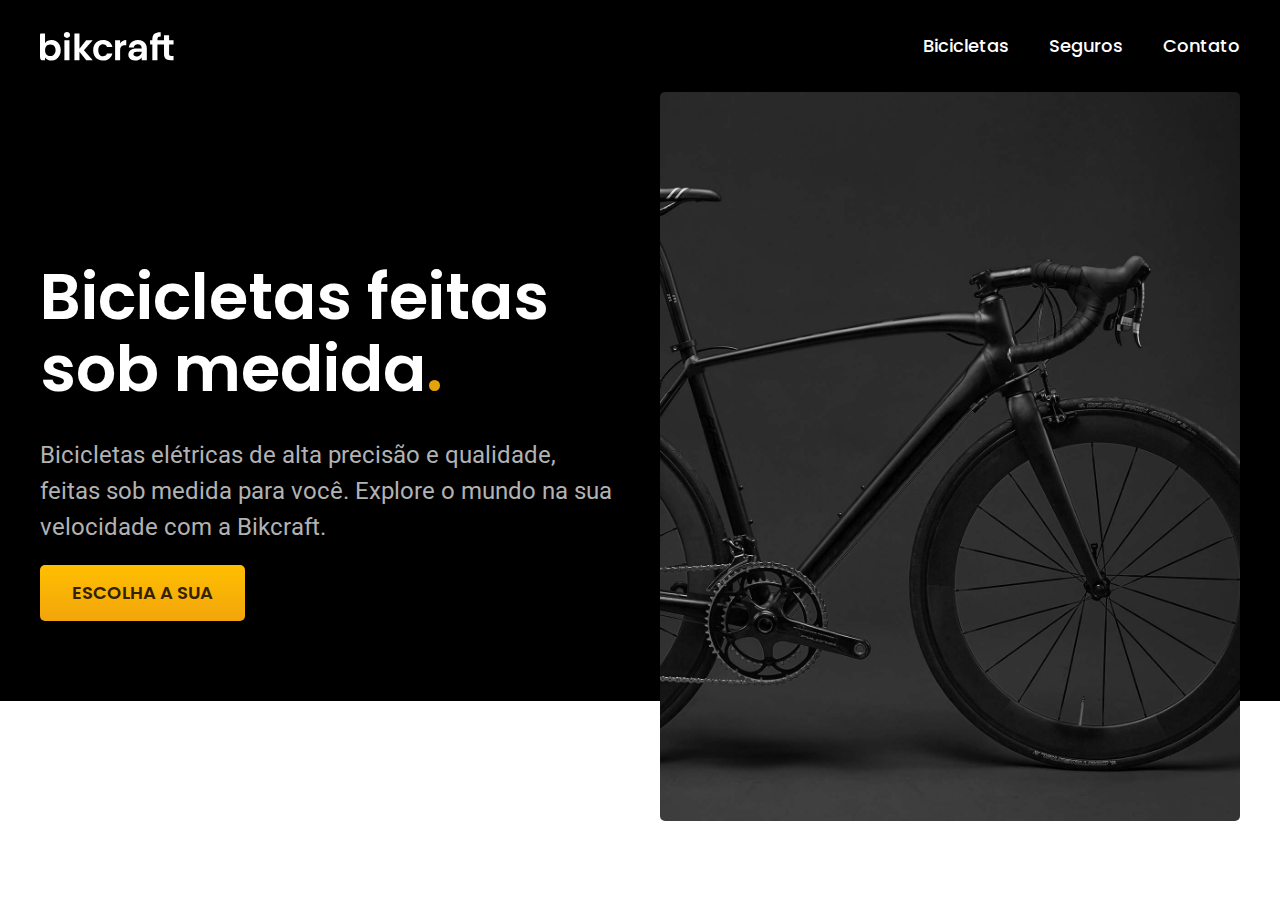
==== index.html @ aaeccb6d "Organizando o css para ficar mais limpo e mais claro de se entender. Definindo às variáveis de cor e" ====
<!DOCTYPE html>
<html lang="pt-br">

<head>
  <meta charset="UTF-8">
  <meta name="viewport" content="width=device-width, initial-scale=1.0">
  <meta name="description" content="Bicicletas elétricas de alta precisão e qualidade,  feitas sob medida para o cliente. Explore o mundo na sua velocidade com a Bikcraft.">
  <meta name="description" content="Bicicletas elétricas de alta precisão e qualidade, feitas sob medida para você. Explore o mundo na sua velocidade com a Bikcraft.">

  <link rel="preconnect" href="https://fonts.googleapis.com">
  <link rel="preconnect" href="https://fonts.gstatic.com" crossorigin>
  <link href="https://fonts.googleapis.com/css2?family=Poppins:wght@400;600&family=Roboto:wght@400;500&display=swap" rel="stylesheet">

  <title>Bikcraft - Bicicletas Elétricas</title>

  <link rel="stylesheet" href="./css/style.css">
</head>

<body>
  <header class="header-bg">
    <div class="header">
      <img src="img/bikcraft.svg" alt="Logo Bikcraft">

      <nav aria-label="primaria">
        <ul class="header-menu font-1-m cor-0">
          <li><a href="./bicicletas.html">Bicicletas</a></li>
          <li><a href="./seguros.html">Seguros</a></li>
          <li><a href="./contato.html">Contato</a></li>
        </ul>
      </nav>
    </div>
  </header>

  <main class="container-bg">
    <div class="container">
      <div class="container-conteudo">
        <h1 class="font-1-xxl cor-0">Bicicletas feitas sob medida<span class="cor-p2">.</span></h1>
        <p class="font-2-l cor-5">Bicicletas elétricas de alta precisão e qualidade, feitas sob medida para você. Explore o mundo na sua velocidade com a Bikcraft.</p>
        <a class="button" href="#">ESCOLHA A SUA</a>
      </div>

      <div>
        <img src="img/bicicleta/introducao.jpg" alt="Bicicleta Elétrica apresentada para à venda.">
      </div>
    </div>
  </main>
  
</body>

</html>
---- css/style.css ----
/* global */
@import "global.css/geral.css";

/* utilidades */
@import "utilidades/cores.css";
@import "utilidades/tipografia.css";

@import "global.css/header.css";
/* home */
@import "home/introdução.css";
/* utilidades */
@import "utilidades/componentes.css";
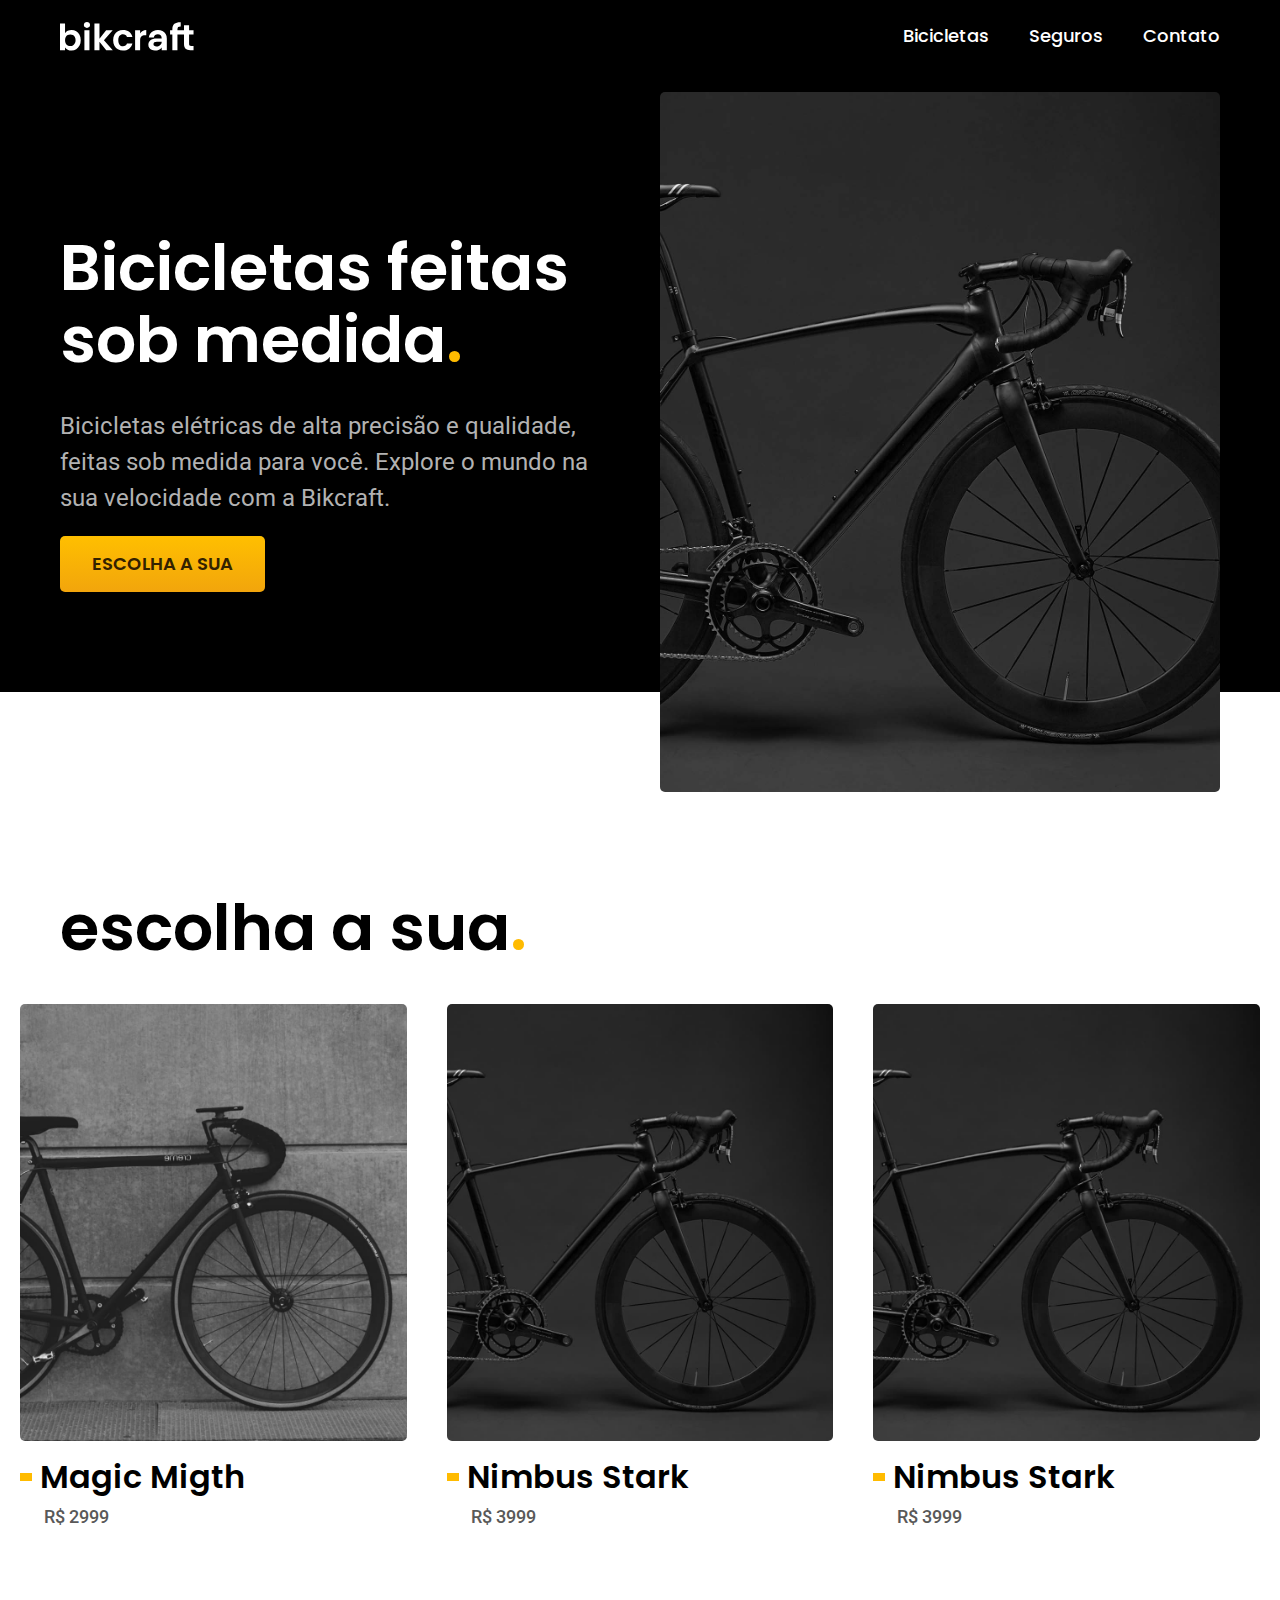
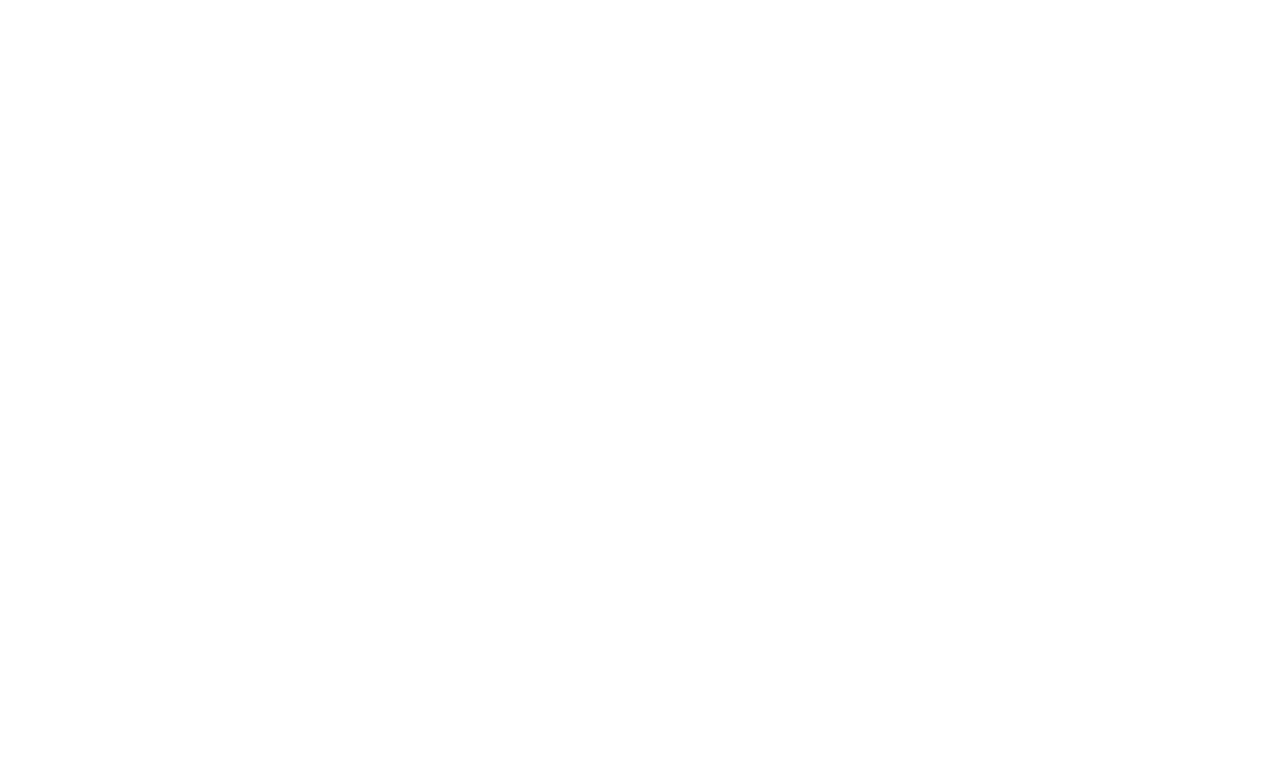
==== commit 9fad7bb9: "inserindo uma clash utilitária(container), que vai ser um padrão para a maioria  dos containers do s" ====
--- a/index.html
+++ b/index.html
@@ -18,7 +18,7 @@
 
 <body>
   <header class="header-bg">
-    <div class="header">
+    <div class="header container">
       <img src="img/bikcraft.svg" alt="Logo Bikcraft">
 
       <nav aria-label="primaria">
@@ -32,9 +32,9 @@
   </header>
 
   <main class="container-bg">
-    <div class="container">
+    <div class="container-secao container">
       <div class="container-conteudo">
-        <h1 class="font-1-xxl cor-0">Bicicletas feitas sob medida<span class="cor-p2">.</span></h1>
+        <h1 class="font-1-xxl cor-0">Bicicletas feitas sob medida<span class="cor-p1">.</span></h1>
         <p class="font-2-l cor-5">Bicicletas elétricas de alta precisão e qualidade, feitas sob medida para você. Explore o mundo na sua velocidade com a Bikcraft.</p>
         <a class="button" href="#">ESCOLHA A SUA</a>
       </div>
@@ -44,6 +44,34 @@
       </div>
     </div>
   </main>
+
+  <article class="lista-bicicletas">
+    <h2 class="font-1-xxl container">escolha a sua<span class="cor-p1">.</span></h2>
+
+    <ul class="bicicleta-itens">
+      <li>
+        <a href="bicicletas/magic.html">
+          <img src="img/bicicletas/magic-home.jpg" alt="bicicleta preta">
+          <h3 class="font-1-xl cor-12">Magic Migth</h3>
+          <span class="font-2-m cor-8">R$ 2999</span></a>
+      </li>
+
+      <li>
+        <a href="bicicletas/nimbus.html">
+          <img src="img/bicicletas/nimbus-home.jpg" alt="">
+          <h3 class="font-1-xl cor-12">Nimbus Stark</h3>
+          <span class="font-2-m cor-8">R$ 3999</span></a>
+      </li>
+
+      <li>
+        <a href="bicicletas/nebula.html">
+          <img src="img/bicicletas/nimbus-home.jpg" alt="">
+          <h3 class="font-1-xl cor-12">Nimbus Stark</h3>
+          <span class="font-2-m cor-8">R$ 3999</span>
+        </a>
+      </li>
+    </ul>
+  </article>
   
 </body>
 
--- a/css/style.css
+++ b/css/style.css
@@ -1,6 +1,5 @@
 /* global */
 @import "global.css/geral.css";
-
 /* utilidades */
 @import "utilidades/cores.css";
 @import "utilidades/tipografia.css";
@@ -9,4 +8,6 @@
 /* home */
 @import "home/introdução.css";
 /* utilidades */
-@import "utilidades/componentes.css";+@import "utilidades/componentes.css";
+/* bicicletas*/
+@import "bicicletas/bicicletas-lista.css";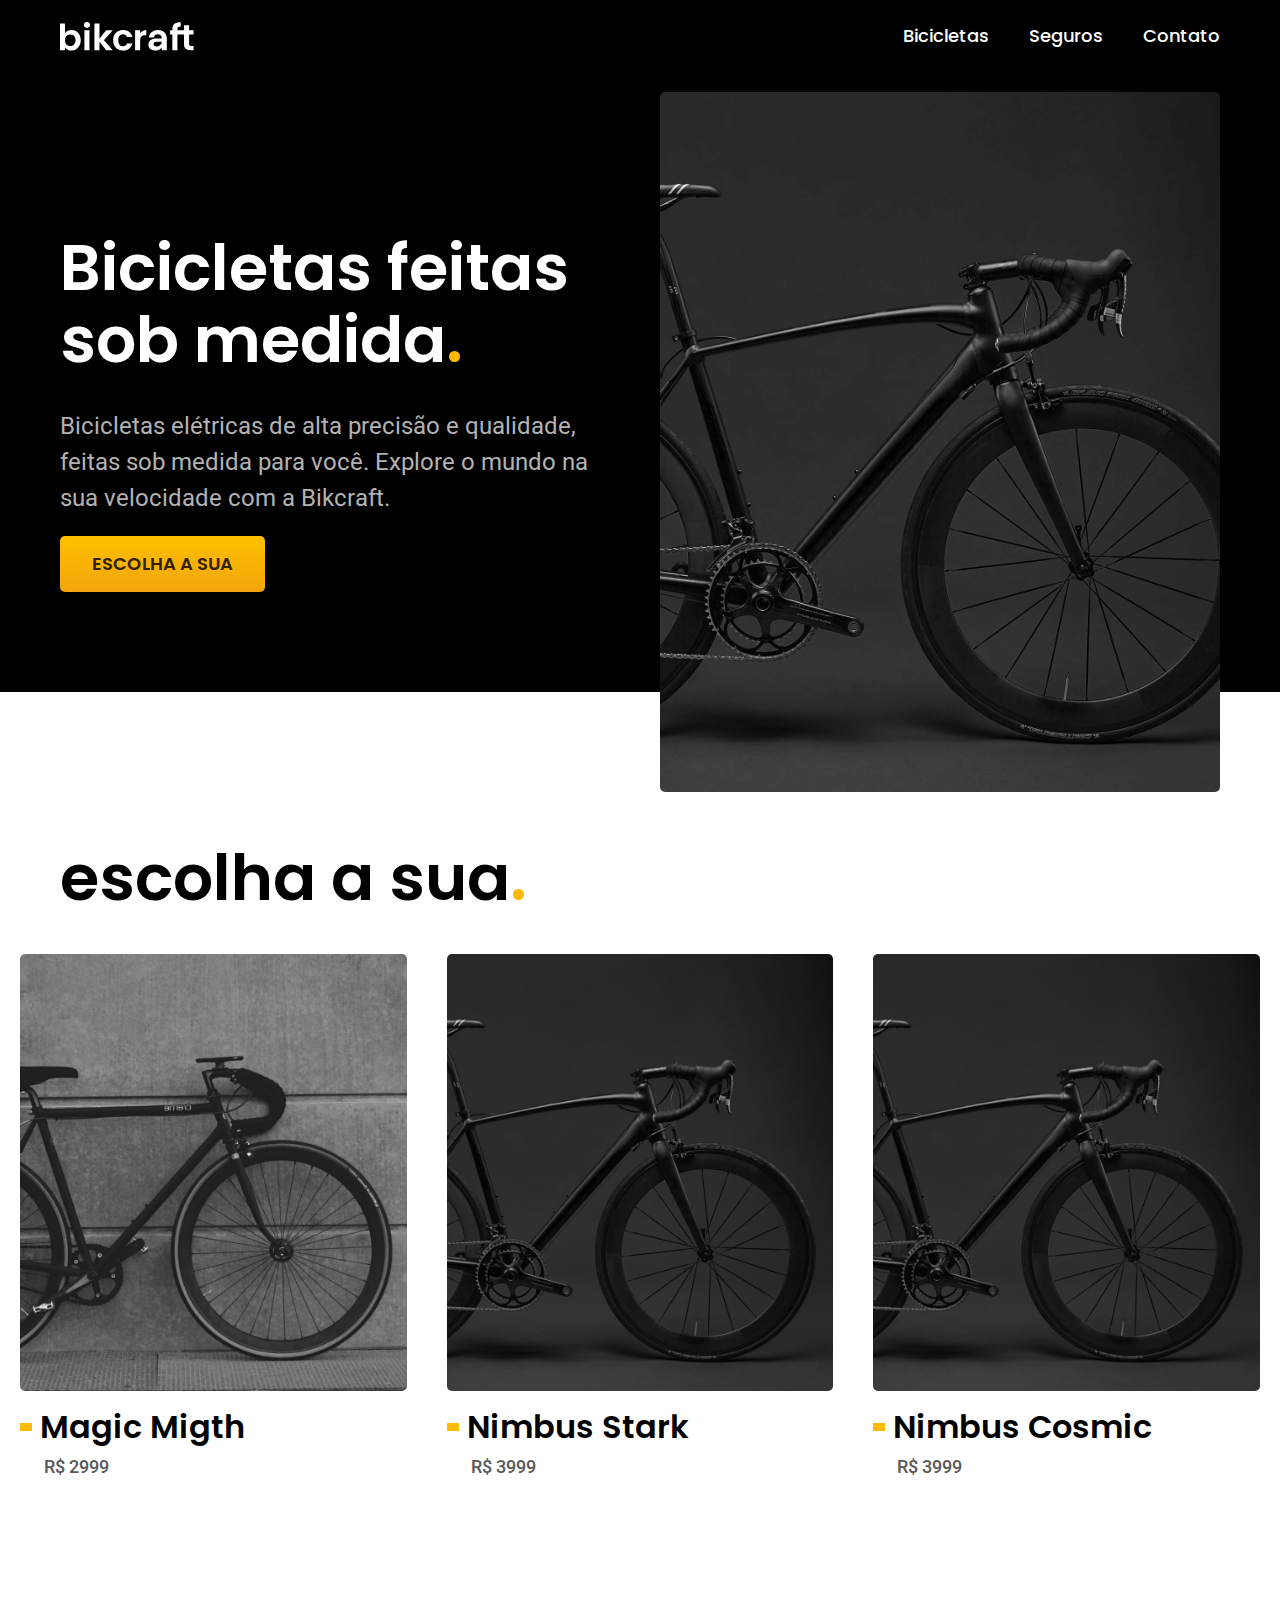
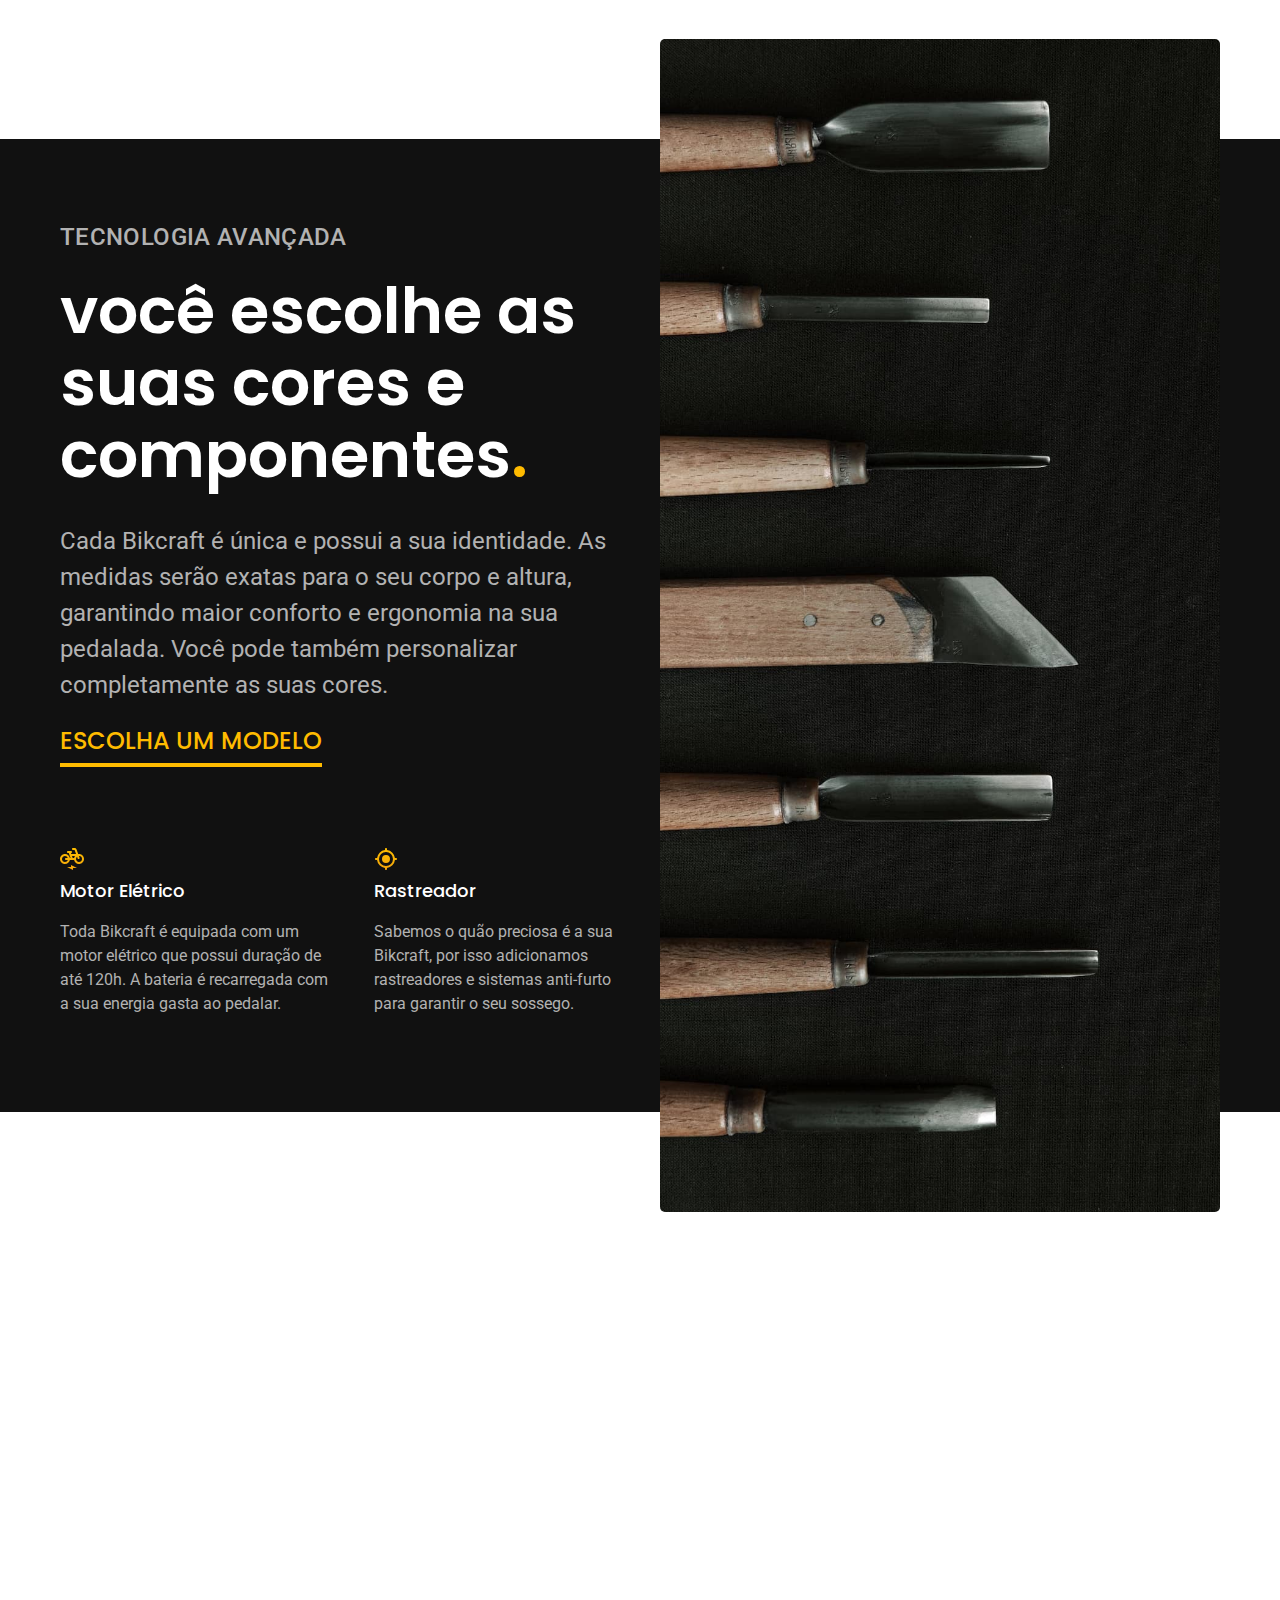
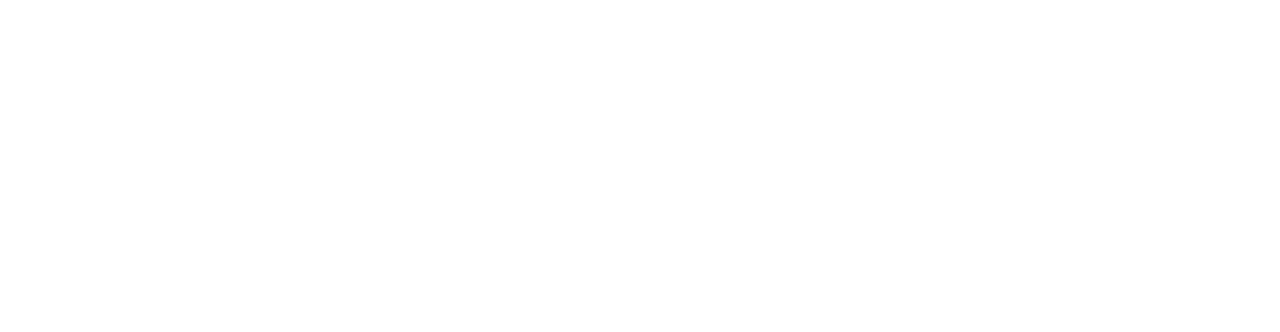
==== commit 42e82da7: "Criando e estilizando a seção de tecnologia e tembém criando uma nova class utilitária para o link (" ====
--- a/index.html
+++ b/index.html
@@ -66,13 +66,39 @@
       <li>
         <a href="bicicletas/nebula.html">
           <img src="img/bicicletas/nimbus-home.jpg" alt="">
-          <h3 class="font-1-xl cor-12">Nimbus Stark</h3>
+          <h3 class="font-1-xl cor-12">Nimbus Cosmic</h3>
           <span class="font-2-m cor-8">R$ 3999</span>
         </a>
       </li>
     </ul>
   </article>
-  
+
+  <article class="tecnologia-bg">
+    <div class="tecnologia container">
+      <div class="tecnologia-info">
+        <span class="font-2-l-b cor-5">Tecnologia Avançada</span>
+        <h2 class="font-1-xxl cor-0">você escolhe as<br>suas cores e<br>componentes<span class="cor-p1">.</span></h2>
+        <p class="font-2-l cor-5">Cada Bikcraft é única e possui a sua identidade. As medidas serão exatas para o seu corpo e altura, garantindo maior conforto e ergonomia na sua pedalada. Você pode também personalizar completamente as suas cores.</p>
+        <a class="link" href="./bicicletas.html">Escolha um modelo</a>
+        <div class="tecnologia-equipamentos">
+          <div>
+            <img src="./img/icones/eletrica.svg" alt="" width="24" height="24">
+            <h3 class="font-1-m cor-0">Motor Elétrico</h3>
+            <p class="font-2-s cor-5">Toda Bikcraft é equipada com um motor elétrico que possui duração de até 120h. A bateria é recarregada com a sua energia gasta ao pedalar.</p>
+          </div>
+          <div>
+            <img src="./img/icones/rastreador.svg" alt="" width="24" height="24">
+            <h3 class="font-1-m cor-0">Rastreador</h3>
+            <p class="font-2-s cor-5">Sabemos o quão preciosa é a sua Bikcraft, por isso adicionamos rastreadores e sistemas anti-furto para garantir o seu sossego.</p>
+          </div>
+        </div>
+      </div>
+      <div class="tecnologia-imagem">
+        <img src="./img/fotos/tecnologia.jpg" alt="" width="700" height="1120">
+      </div>
+    </div>
+  </article>
+
 </body>
 
 </html>--- a/css/style.css
+++ b/css/style.css
@@ -5,8 +5,11 @@
 @import "utilidades/tipografia.css";
 
 @import "global.css/header.css";
+
 /* home */
 @import "home/introdução.css";
+@import "home/tecnologia.css";
+
 /* utilidades */
 @import "utilidades/componentes.css";
 /* bicicletas*/
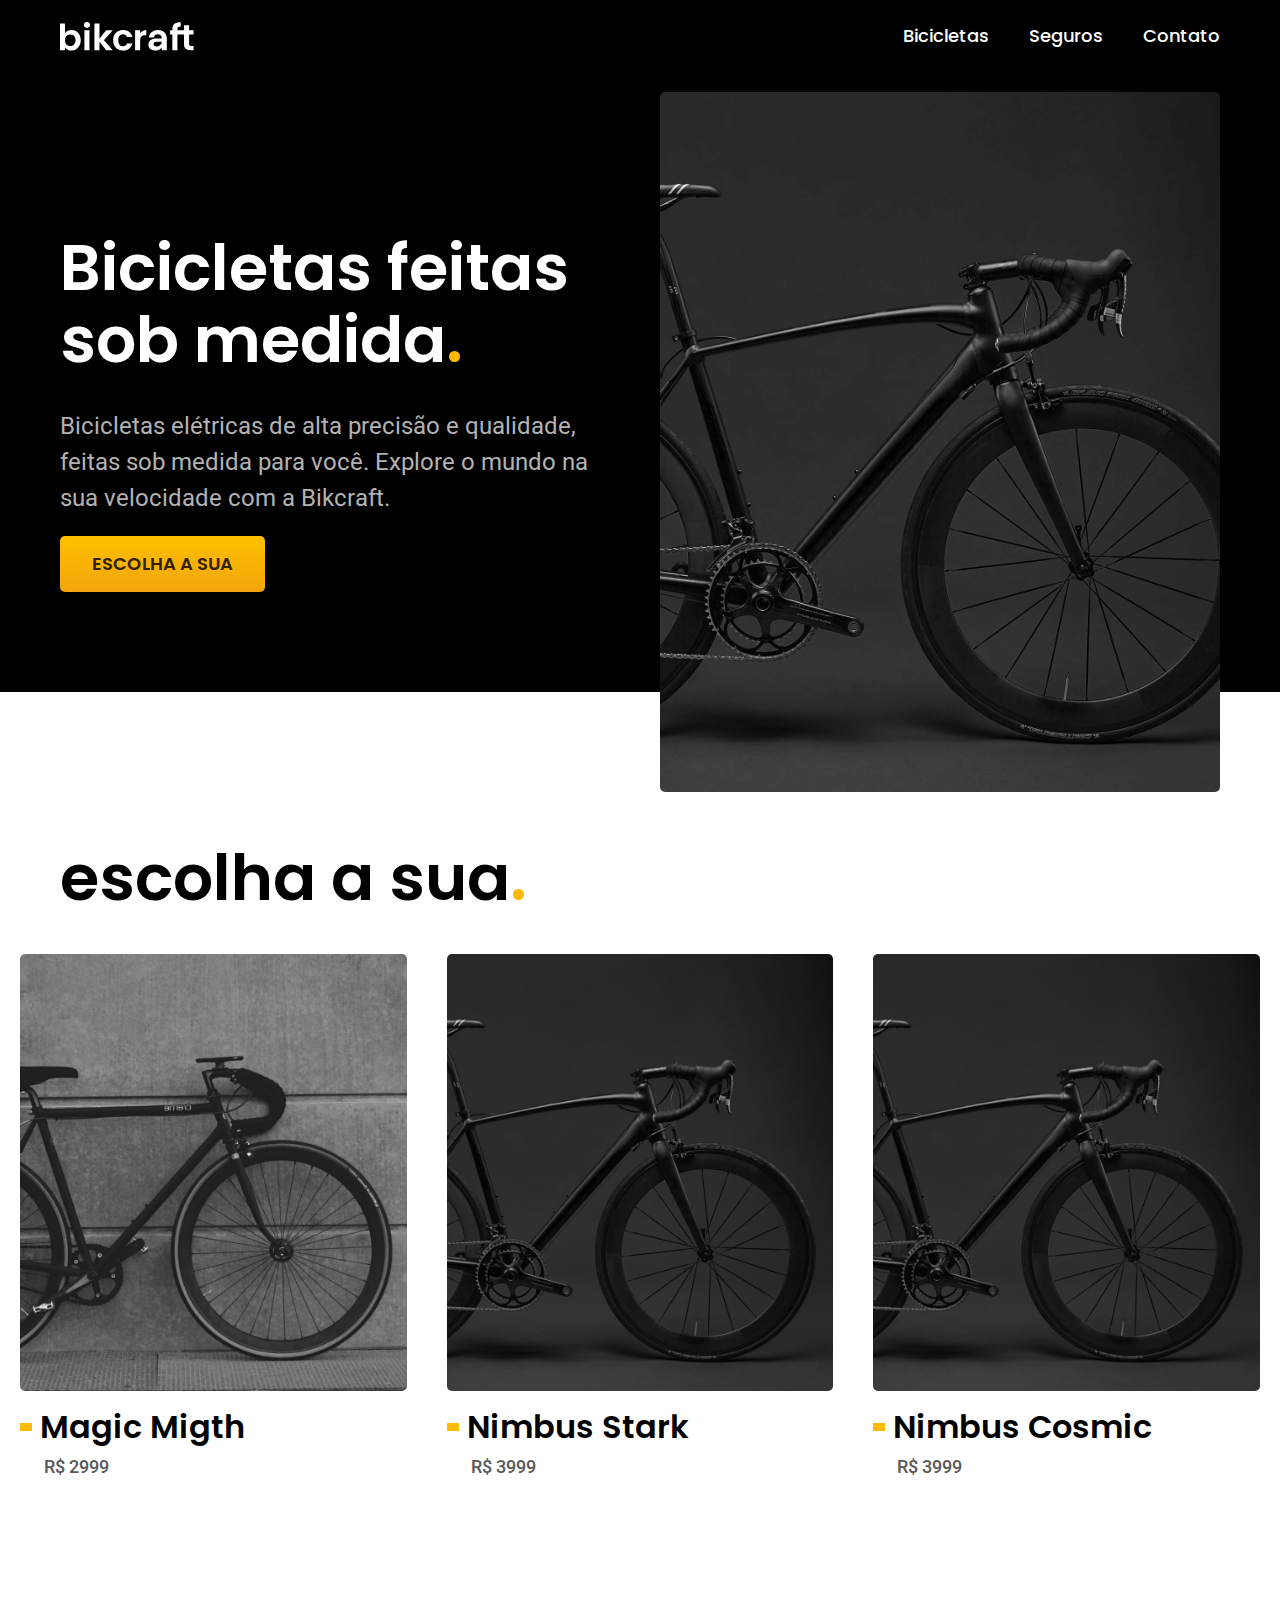
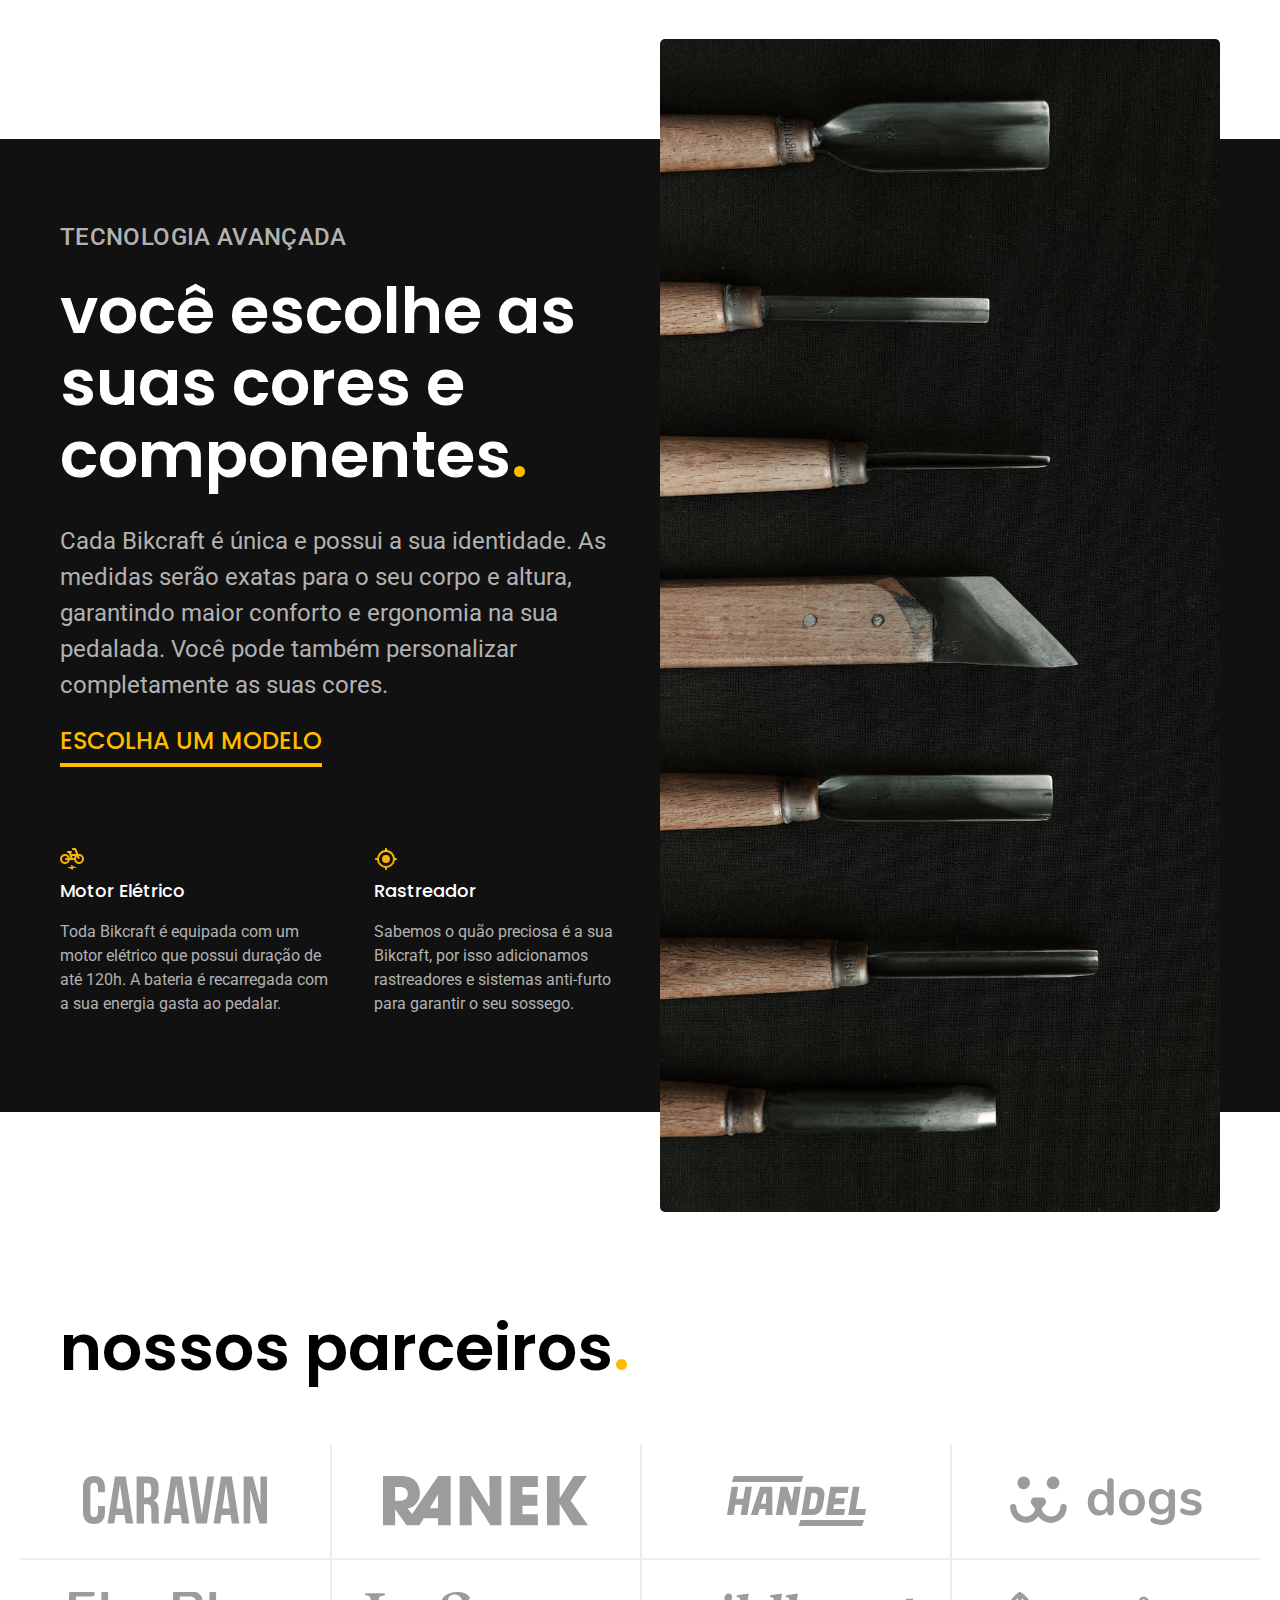
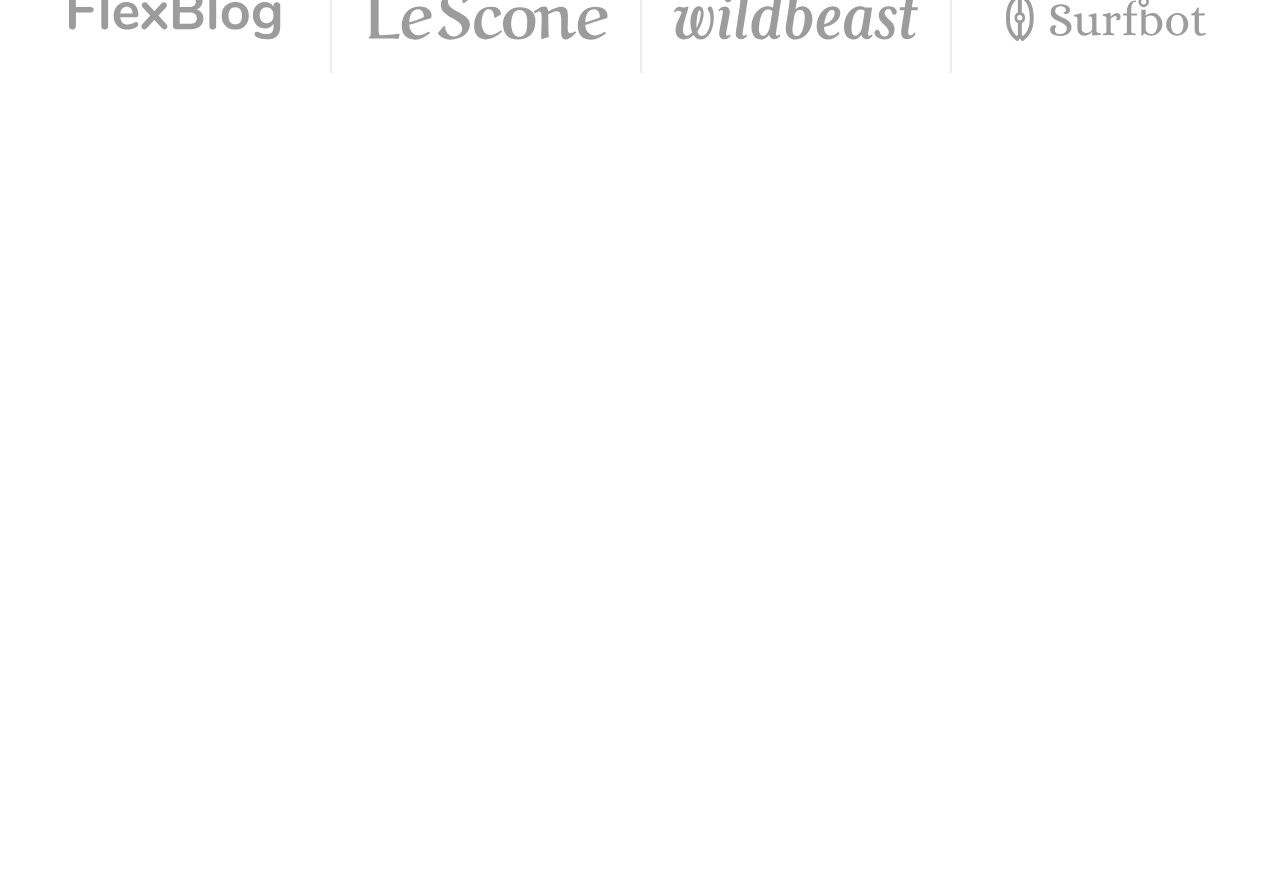
==== commit df1e7bd7: "Criando e estilizando a seção de "nossos parceiros."" ====
--- a/index.html
+++ b/index.html
@@ -99,6 +99,20 @@
     </div>
   </article>
 
+  <section class="parceiros">
+    <h2 class="font-1-xxl container">nossos parceiros<span class="cor-p1">.</span></h2>
+    <ul class="parceiros-lista">
+      <li><img src="img/parceiros/caravan.svg" alt=""></li>
+      <li><img src="img/parceiros/ranek.svg" alt=""></li>
+      <li><img src="img/parceiros/handel.svg" alt=""></li>
+      <li><img src="img/parceiros/dogs.svg" alt=""></li>
+      <li><img src="img/parceiros/flexblog.svg" alt=""></li>
+      <li><img src="img/parceiros/lescone.svg" alt=""></li>
+      <li><img src="img/parceiros/wildbeast.svg" alt=""></li>
+      <li><img src="img/parceiros/surfbot.svg" alt=""></li>
+    </ul>
+  </section>
+
 </body>
 
 </html>--- a/css/style.css
+++ b/css/style.css
@@ -9,6 +9,7 @@
 /* home */
 @import "home/introdução.css";
 @import "home/tecnologia.css";
+@import "home/parceiros.css";
 
 /* utilidades */
 @import "utilidades/componentes.css";
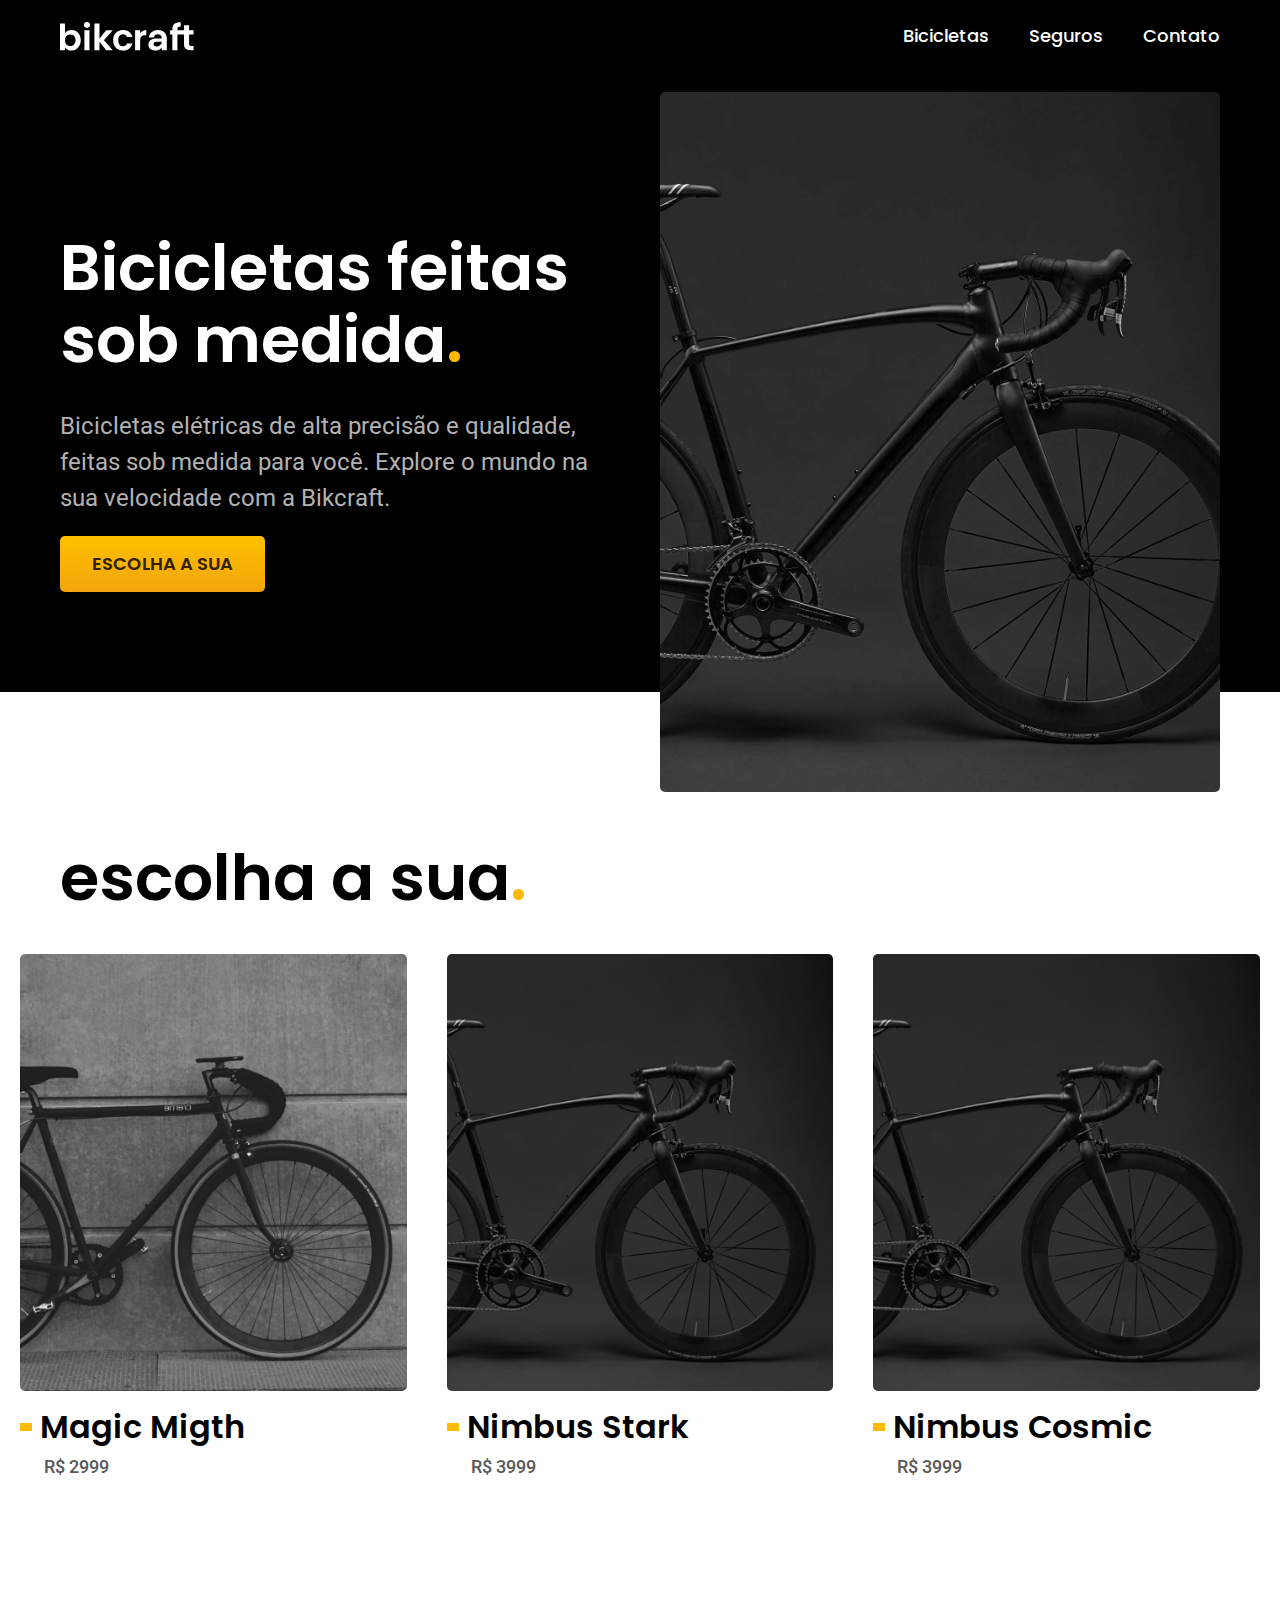
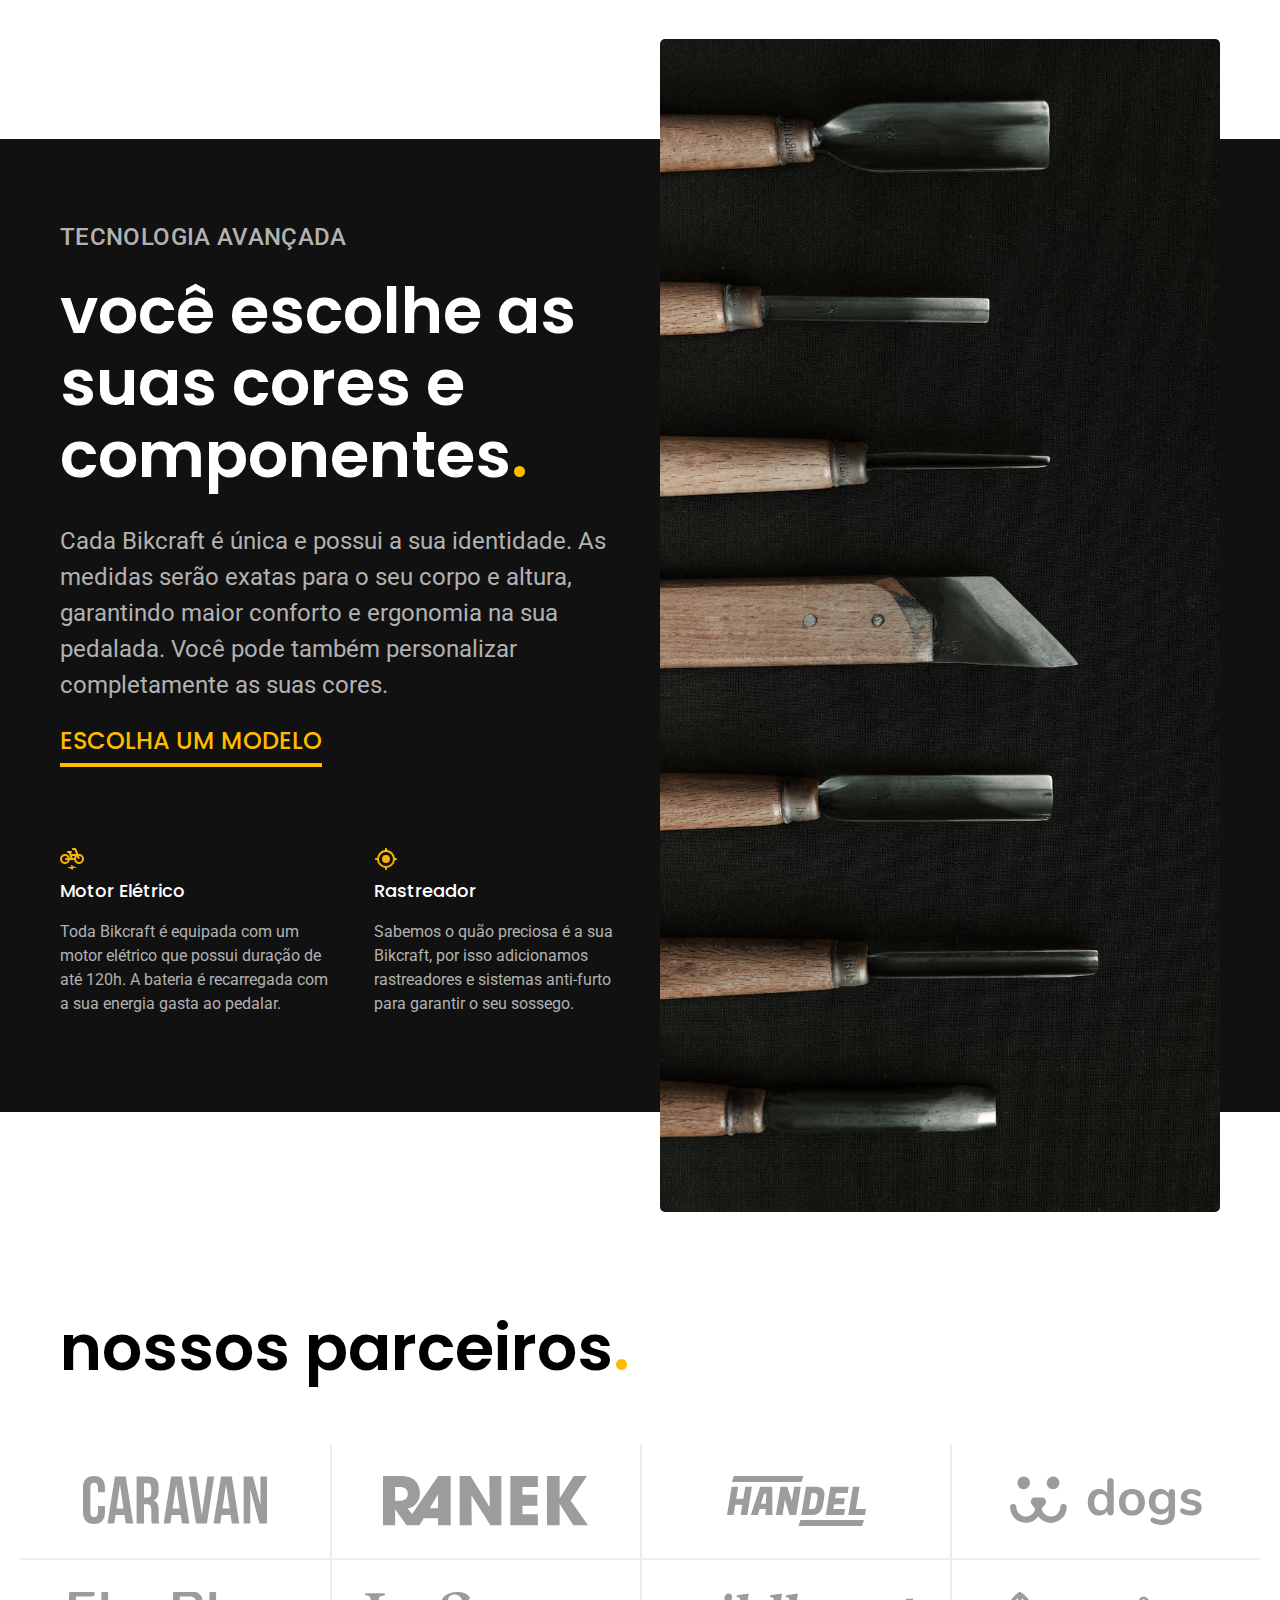
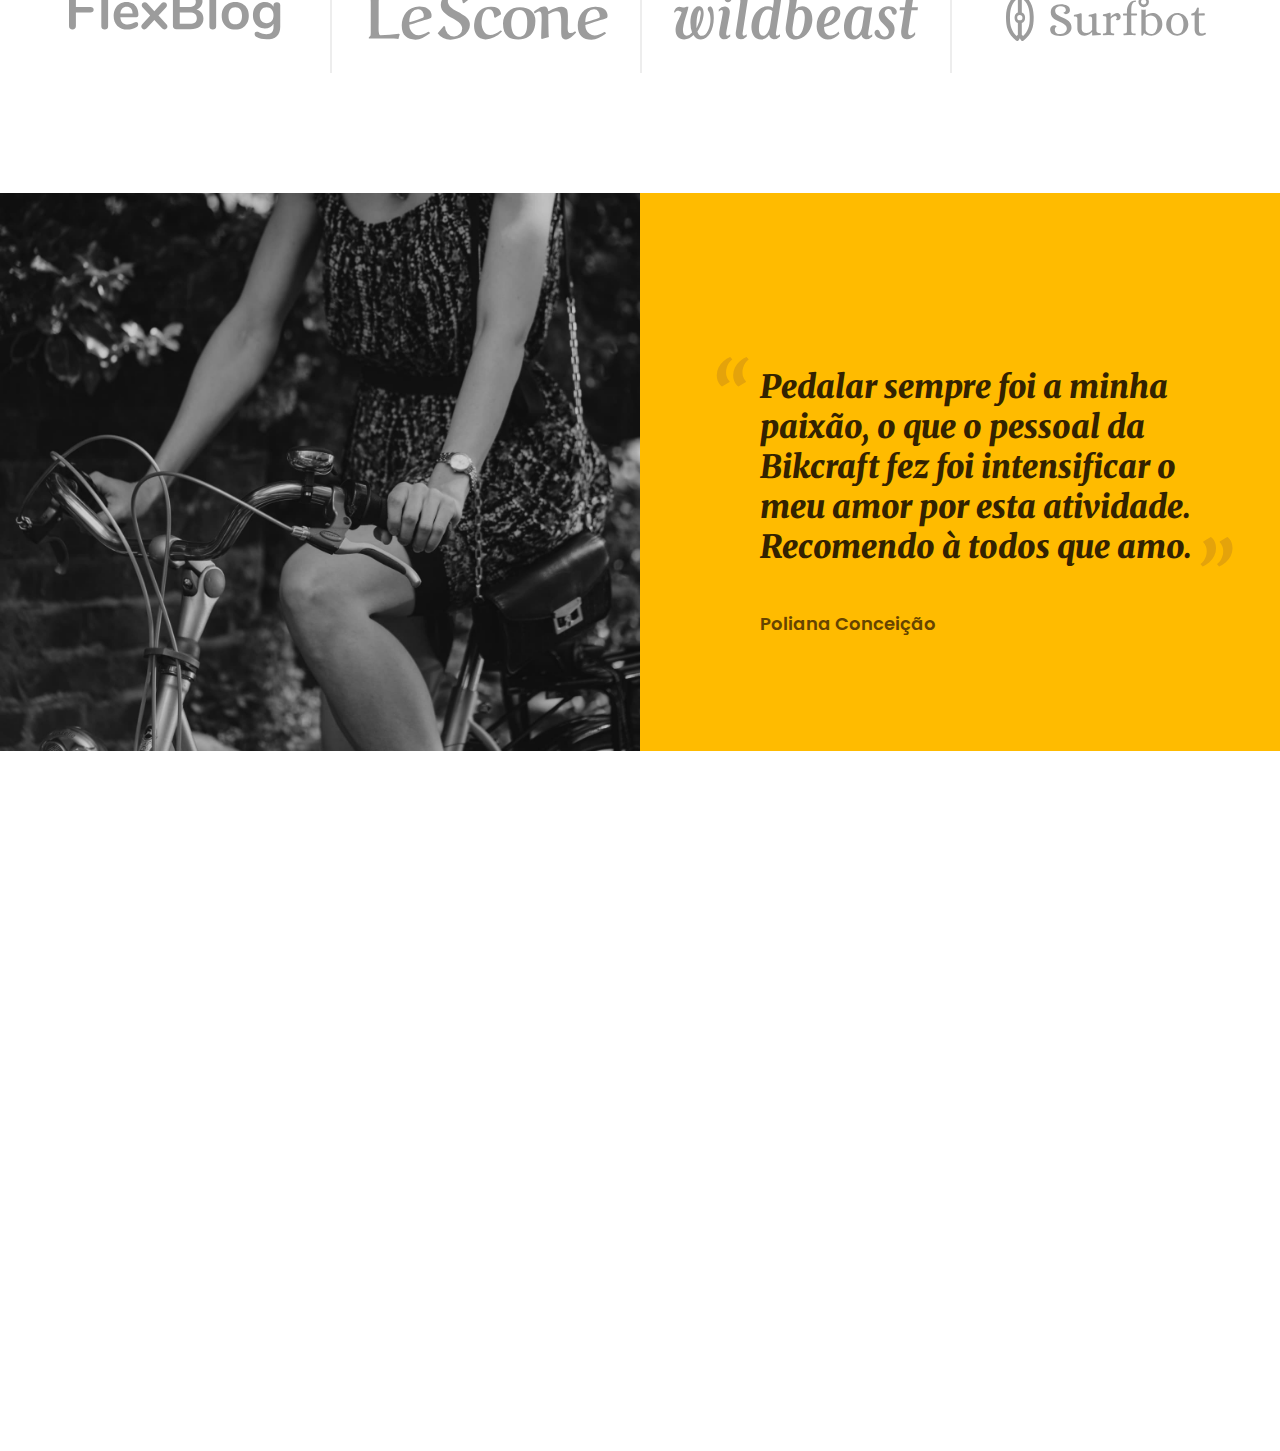
==== commit acbde77f: "Criando e estilizando a seção de depoimento, adicionando a nova fonte e reajustando o responsivo na " ====
--- a/index.html
+++ b/index.html
@@ -4,16 +4,16 @@
 <head>
   <meta charset="UTF-8">
   <meta name="viewport" content="width=device-width, initial-scale=1.0">
+  <title>Bikcraft - Bicicletas Elétricas</title>
   <meta name="description" content="Bicicletas elétricas de alta precisão e qualidade,  feitas sob medida para o cliente. Explore o mundo na sua velocidade com a Bikcraft.">
-  <meta name="description" content="Bicicletas elétricas de alta precisão e qualidade, feitas sob medida para você. Explore o mundo na sua velocidade com a Bikcraft.">
+
+  <link rel="icon" href="./favicon.svg" type="image/svg+xml">
+
+  <link href="./css/style.css" rel="stylesheet">
 
   <link rel="preconnect" href="https://fonts.googleapis.com">
   <link rel="preconnect" href="https://fonts.gstatic.com" crossorigin>
-  <link href="https://fonts.googleapis.com/css2?family=Poppins:wght@400;600&family=Roboto:wght@400;500&display=swap" rel="stylesheet">
-
-  <title>Bikcraft - Bicicletas Elétricas</title>
-
-  <link rel="stylesheet" href="./css/style.css">
+  <link href="https://fonts.googleapis.com/css2?family=Merriweather:ital,wght@1,900&family=Poppins:wght@500;600&family=Roboto:wght@400;500&display=swap" rel="stylesheet">
 </head>
 
 <body>
@@ -112,7 +112,18 @@
       <li><img src="img/parceiros/surfbot.svg" alt=""></li>
     </ul>
   </section>
-
+ 
+  <section class="depoimento">
+    <div>
+      <img src="./img/fotos/depoimento.jpg" alt="Pessoa pedalando uma bicileta Bikcraft">
+    </div>
+    <div class="depoimento-conteudo">
+      <blockquote class="font-1-xl cor-p5">
+        <p>Pedalar sempre foi a minha paixão, o que o pessoal da Bikcraft fez foi intensificar o meu amor por esta atividade. Recomendo à todos que amo.</p>
+        <span class="font-1-m-b cor-p4">Poliana Conceição</span>
+      </blockquote>
+    </div>
+  </section>
 </body>
 
 </html>--- a/css/style.css
+++ b/css/style.css
@@ -10,6 +10,7 @@
 @import "home/introdução.css";
 @import "home/tecnologia.css";
 @import "home/parceiros.css";
+@import "home/depoimento.css";
 
 /* utilidades */
 @import "utilidades/componentes.css";
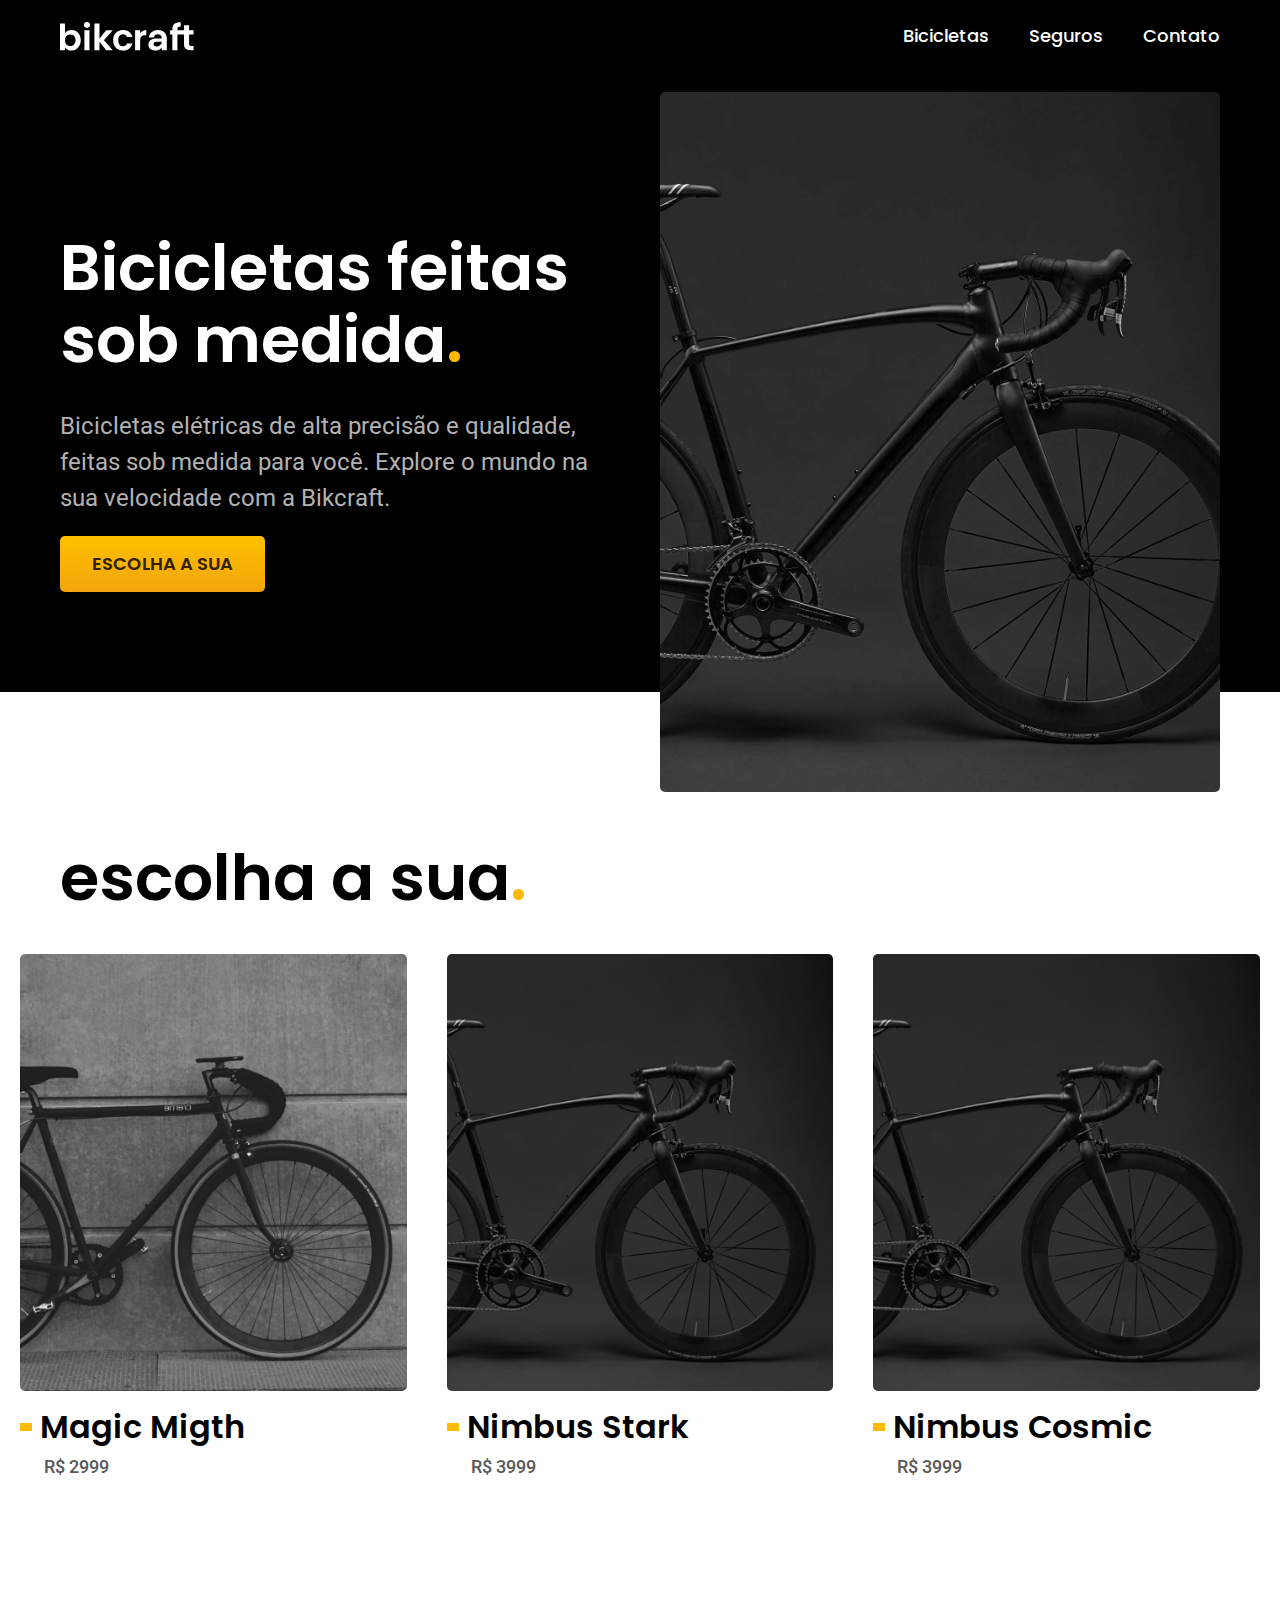
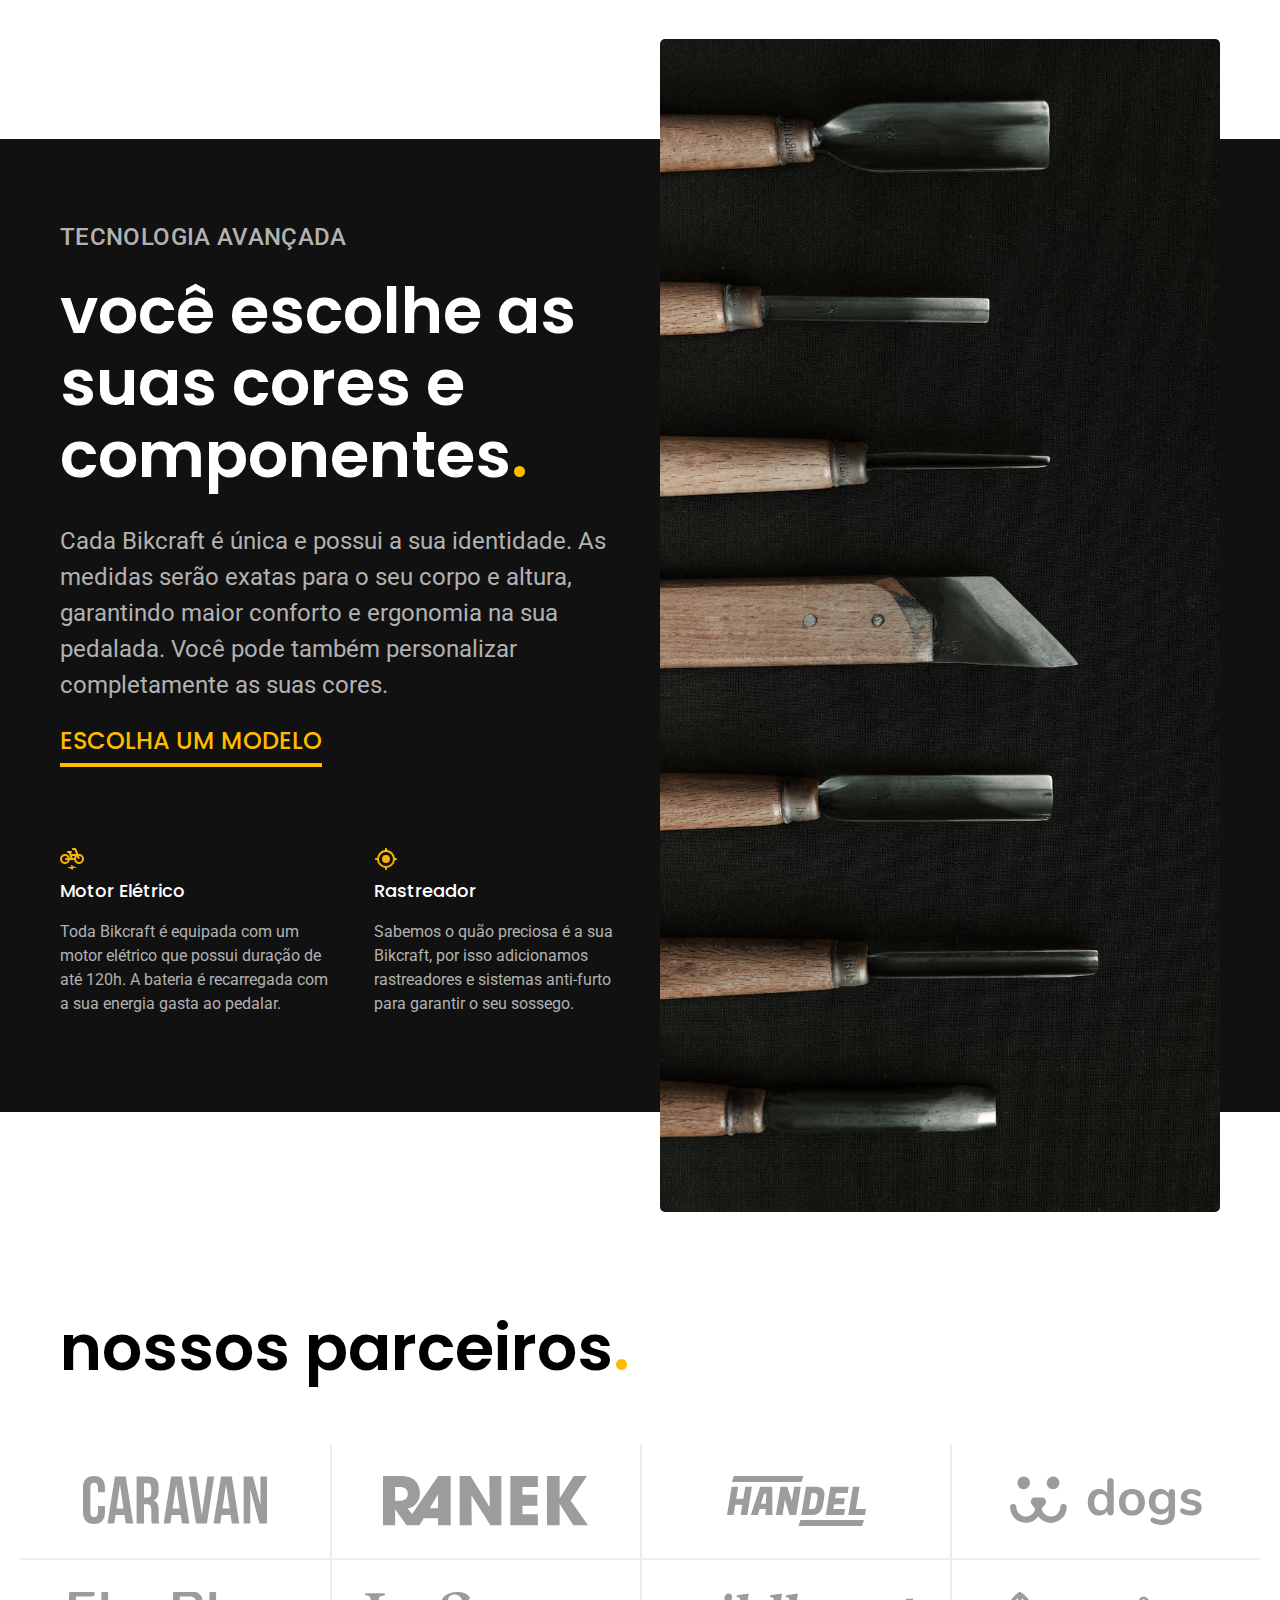
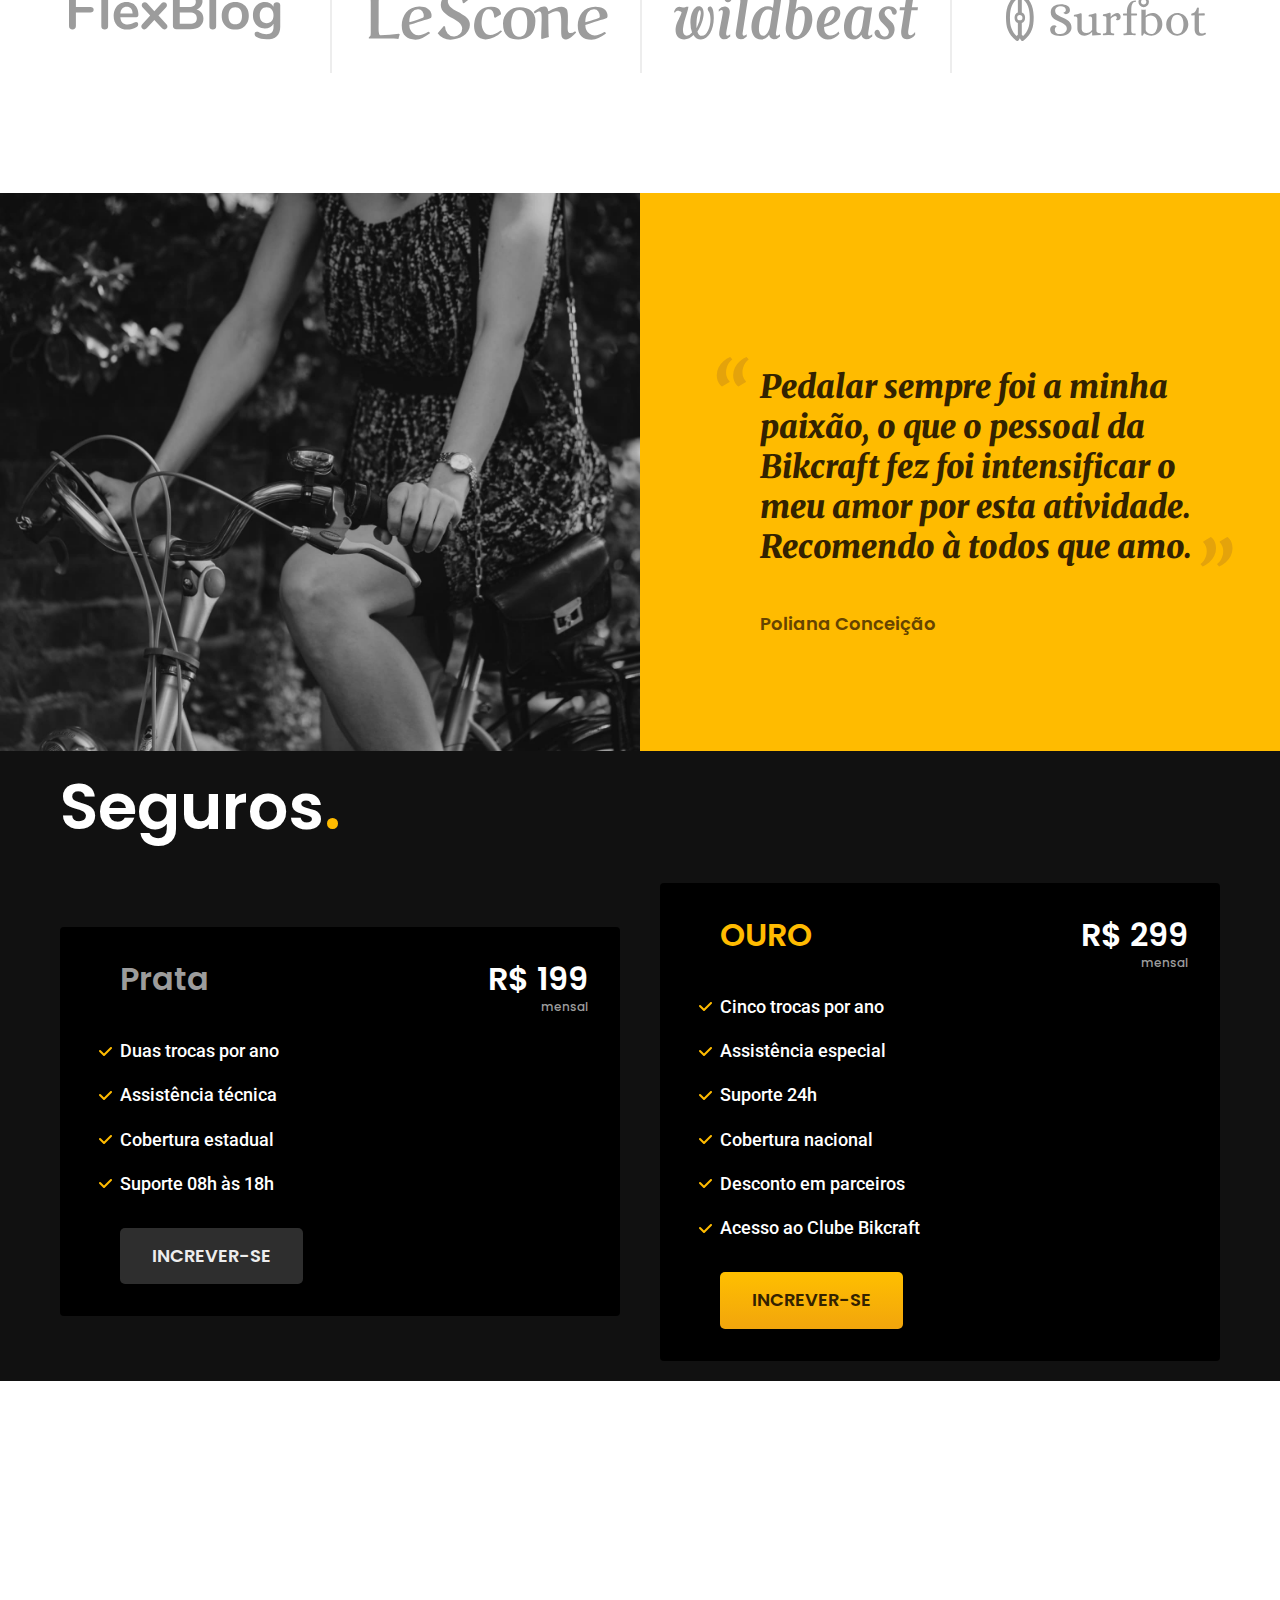
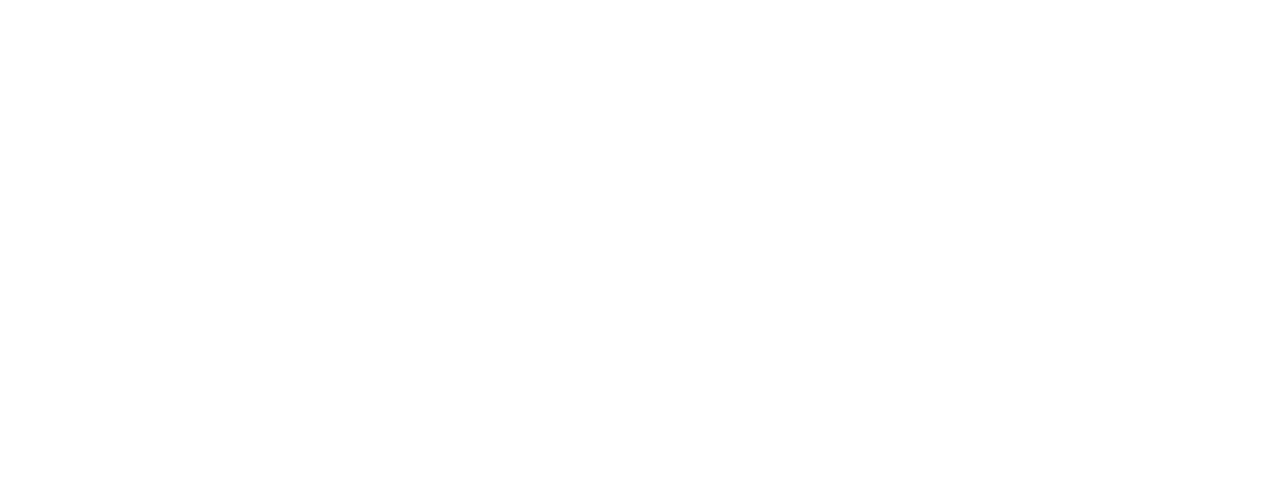
==== commit 93aa15e9: "Criando e estilizando a seção de seguros." ====
--- a/index.html
+++ b/index.html
@@ -124,6 +124,38 @@
       </blockquote>
     </div>
   </section>
+
+  <section class="seguros-bg">
+    <div class="seguros container">
+      <h2 class="font-1-xxl cor-0">Seguros<span class="cor-p1">.</span></h2>
+      <div class="seguros-item">
+        <h3 class="font-1-xl cor-6">Prata</h3>
+        <span class="font-1-xl cor-0">R$ 199 <span class="font-1-xs cor-6">mensal</span></span>
+        <ul class="font-2-m cor-0">
+          <li>Duas trocas por ano</li>
+          <li>Assistência técnica</li>
+          <li>Cobertura estadual</li>
+          <li>Suporte 08h às 18h</li>
+        </ul>
+        <a class="button secundario" href="#">increver-se</a>
+      </div>
+
+      <div class="seguros-item">
+        <h3 class="font-1-xl cor-p1">OURO</h3>
+        <span class="font-1-xl cor-0">R$ 299 <span class="font-1-xs cor-6">mensal</span></span>
+        <ul class="font-2-m cor-0">
+          <li>Cinco trocas por ano</li>
+          <li>Assistência especial</li>
+          <li>Suporte 24h</li>
+          <li>Cobertura nacional</li>
+          <li>Desconto em parceiros</li>
+          <li>Acesso ao Clube Bikcraft</li>
+        </ul>
+        <a class="button" href="#">increver-se</a>
+      </div>
+    </div>
+    
+  </section>
 </body>
 
 </html>--- a/css/style.css
+++ b/css/style.css
@@ -15,4 +15,7 @@
 /* utilidades */
 @import "utilidades/componentes.css";
 /* bicicletas*/
-@import "bicicletas/bicicletas-lista.css";+@import "bicicletas/bicicletas-lista.css";
+
+/* Seguros */
+@import "seguros/seguros.css";
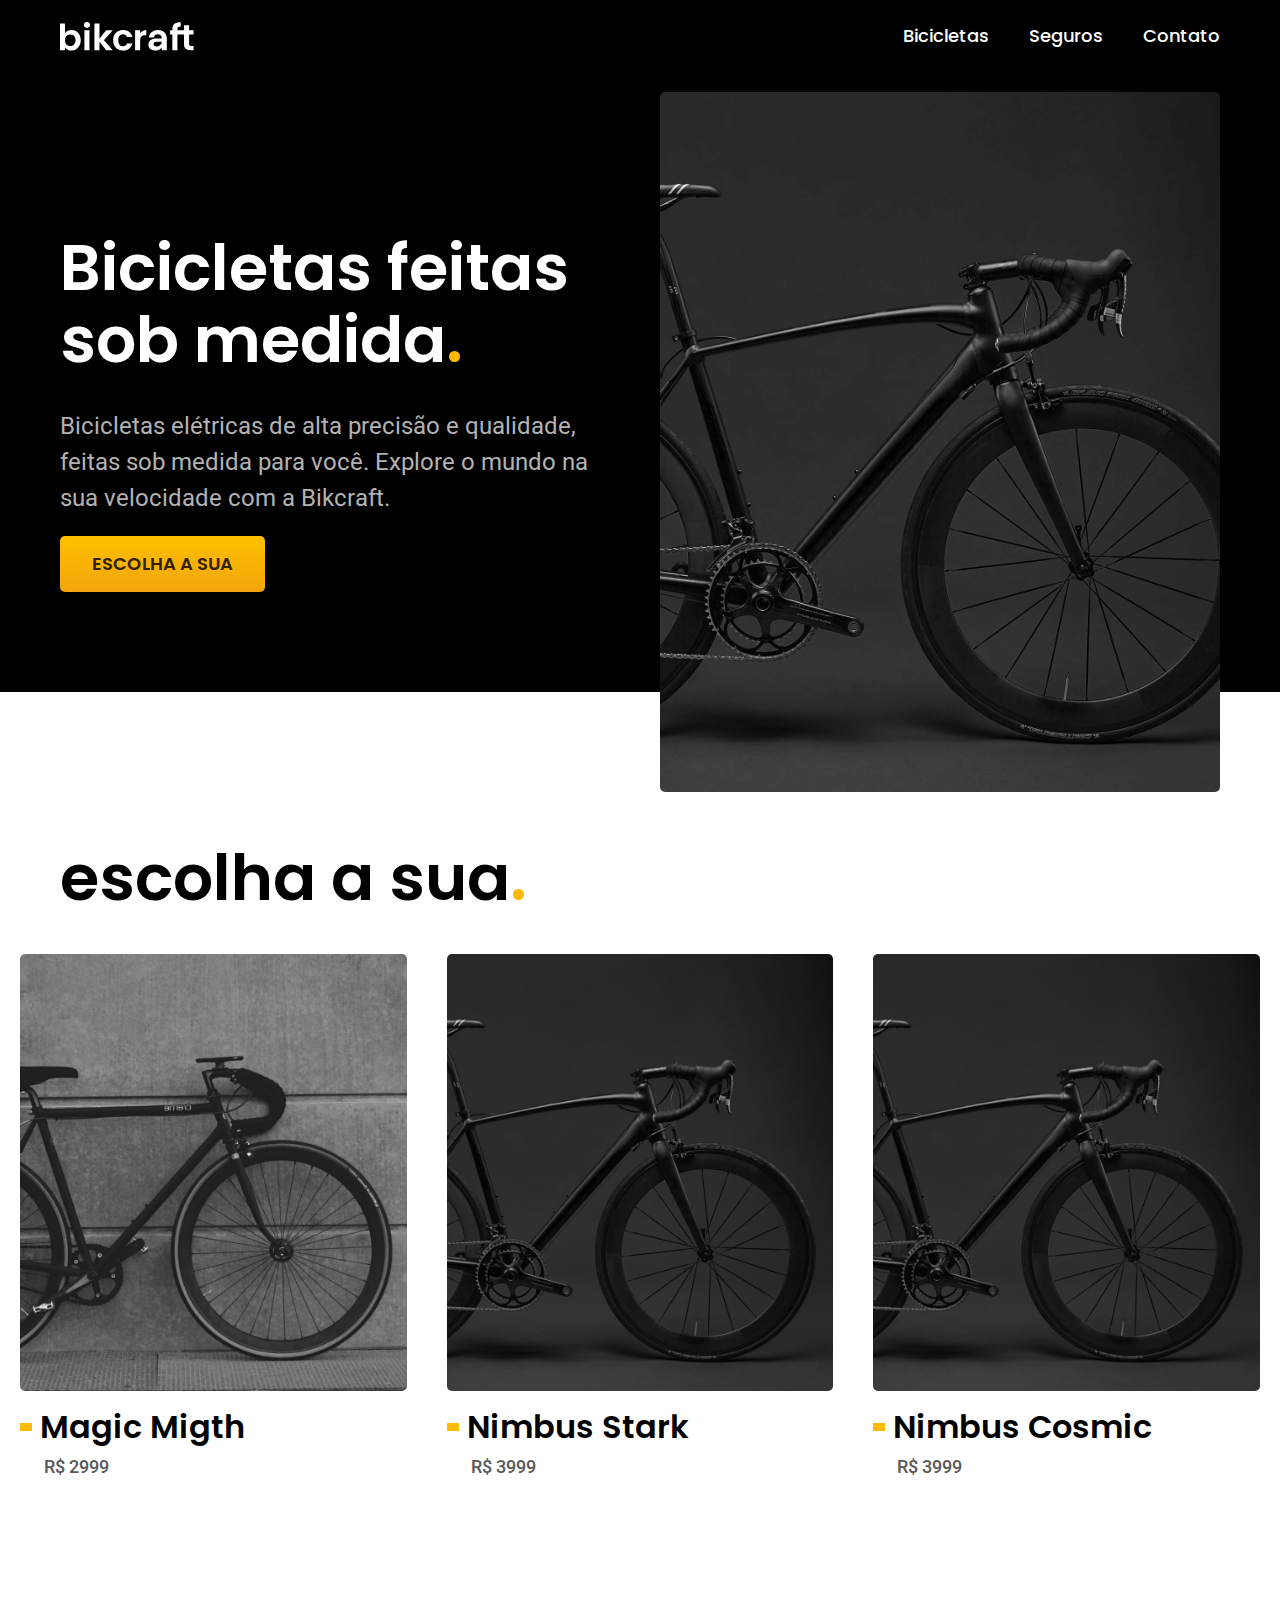
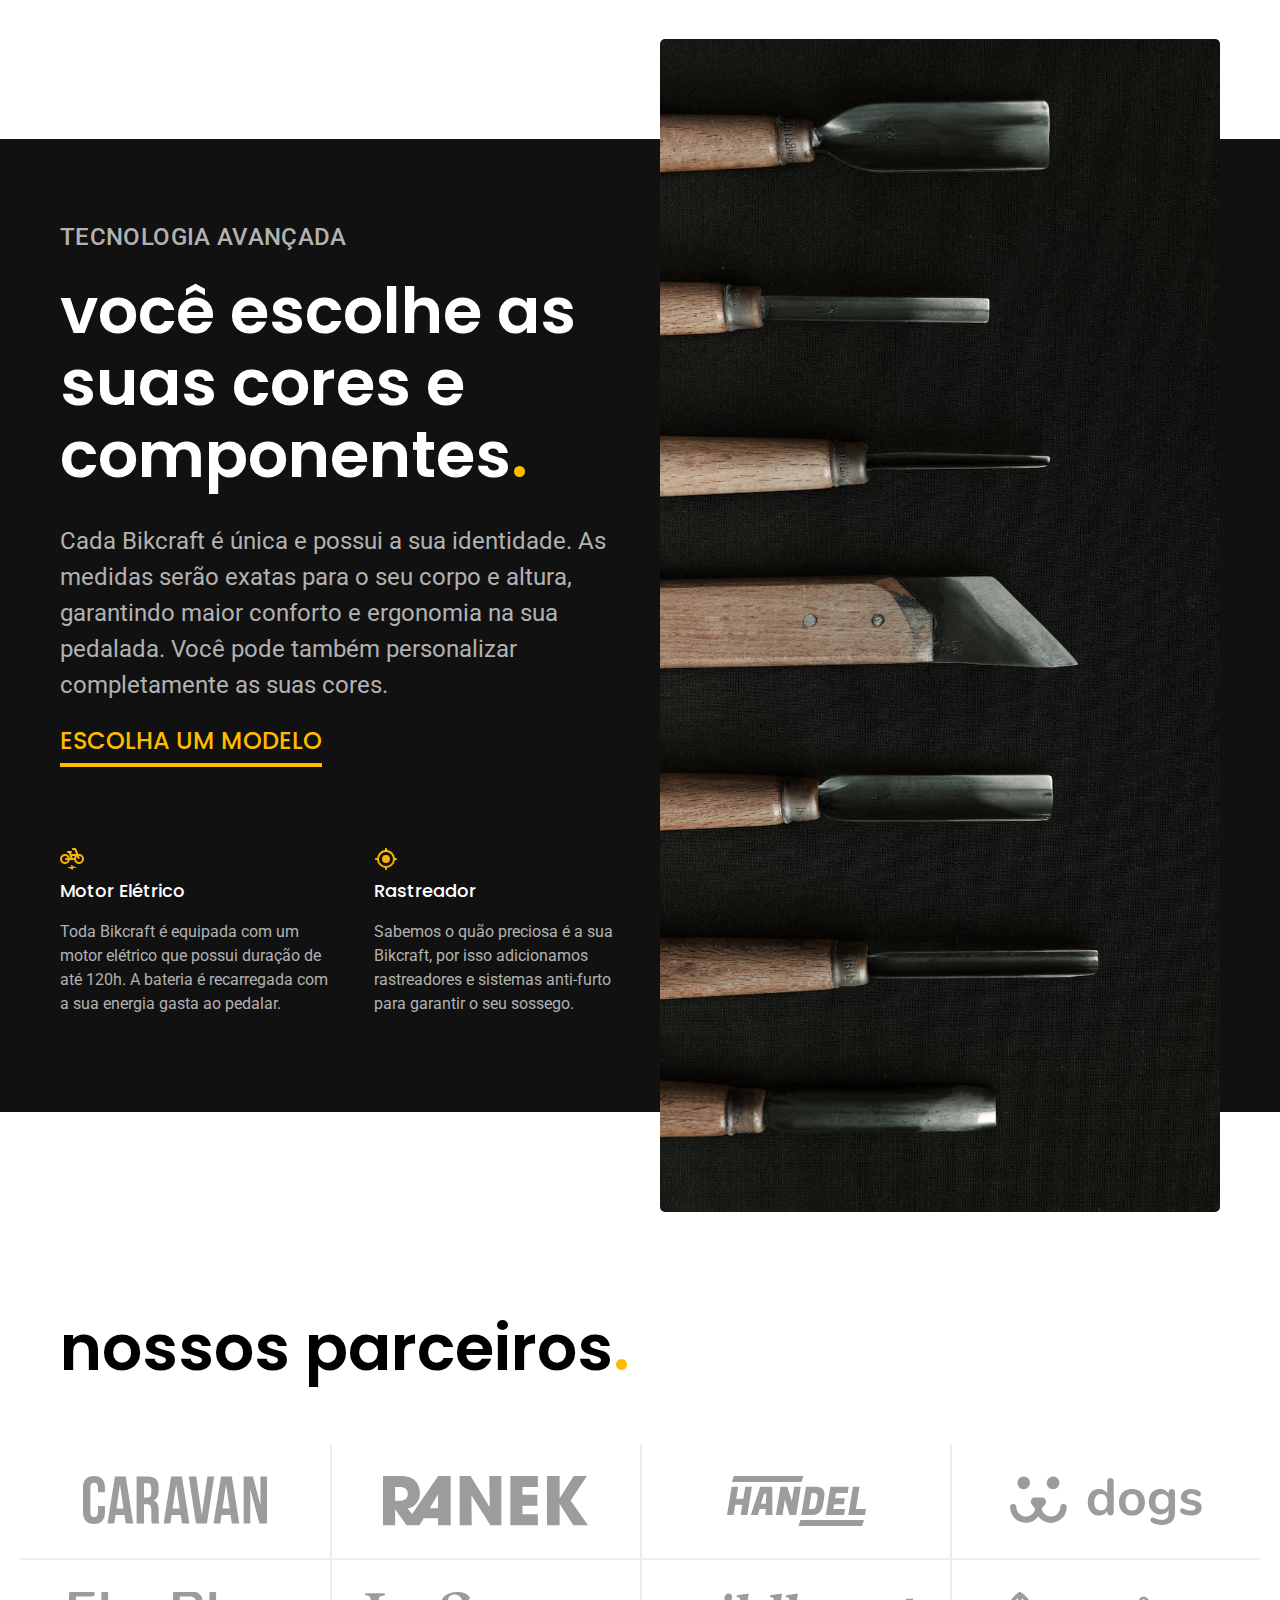
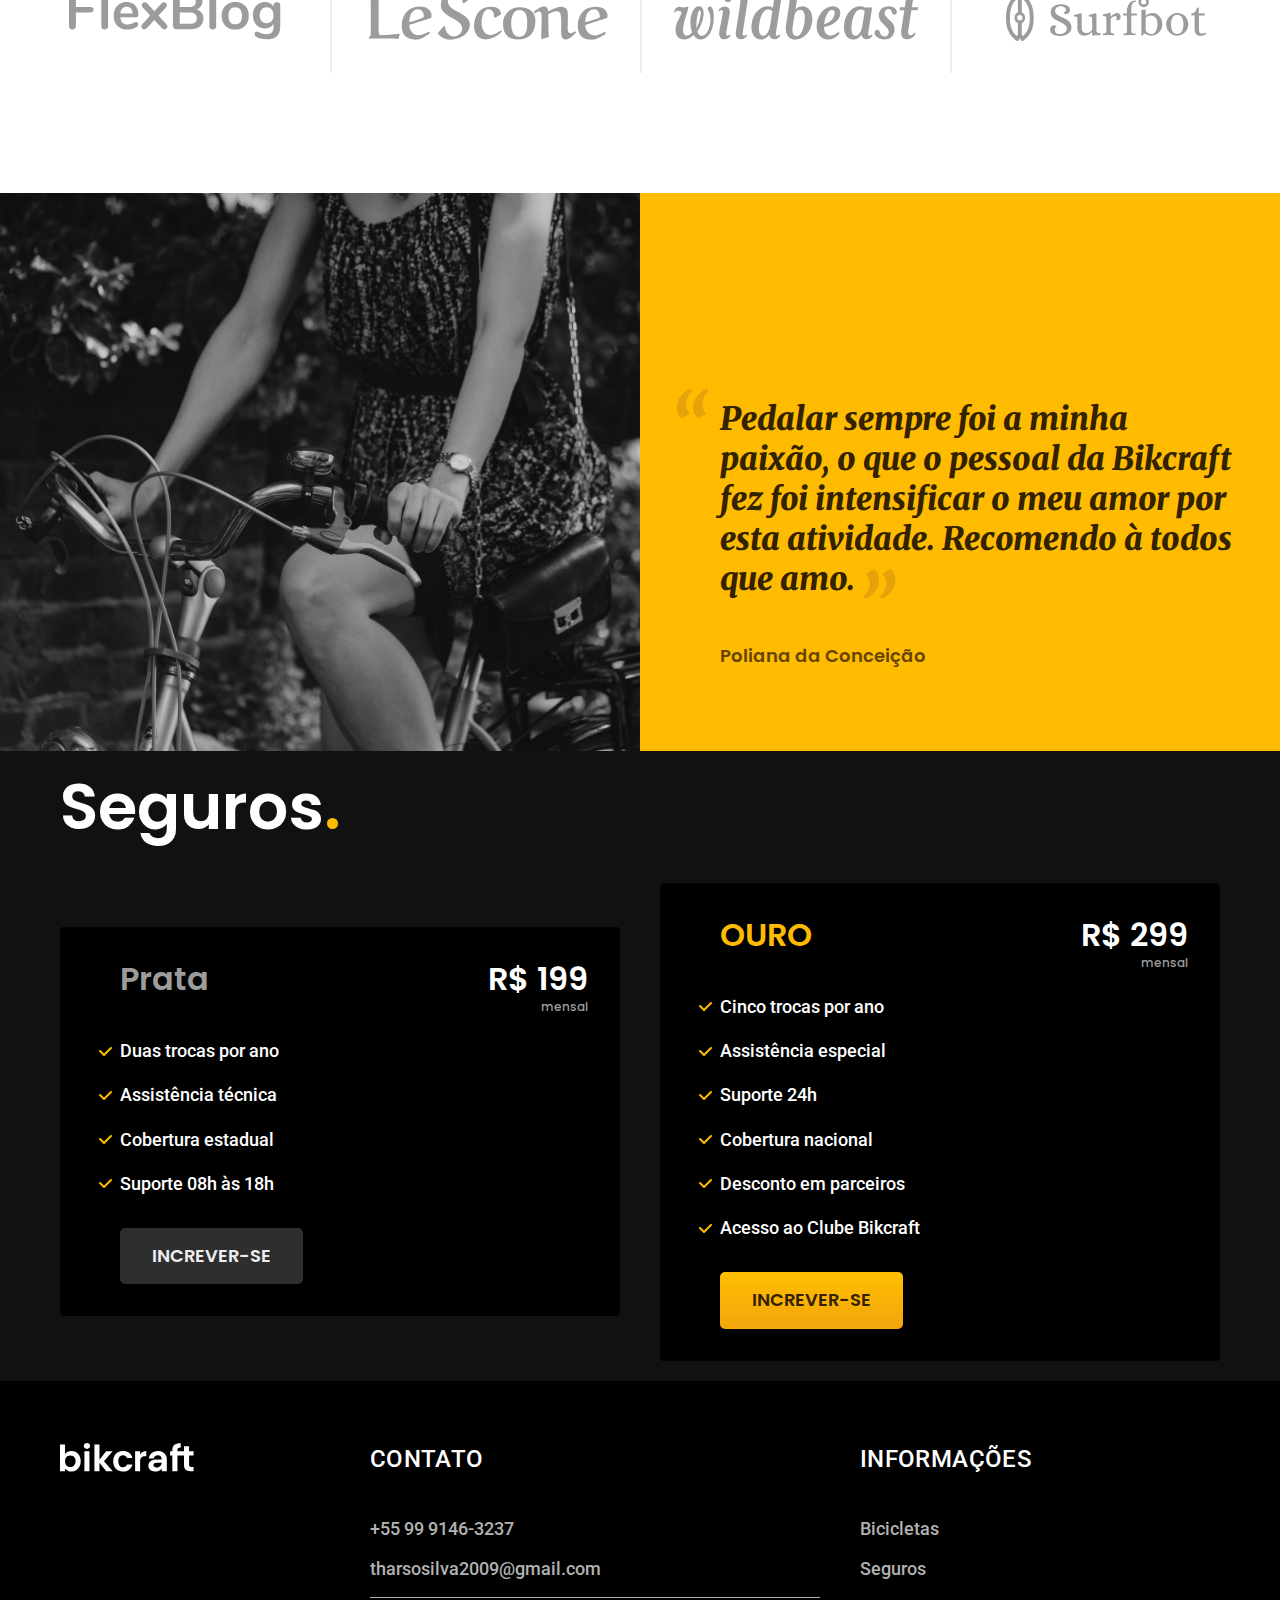
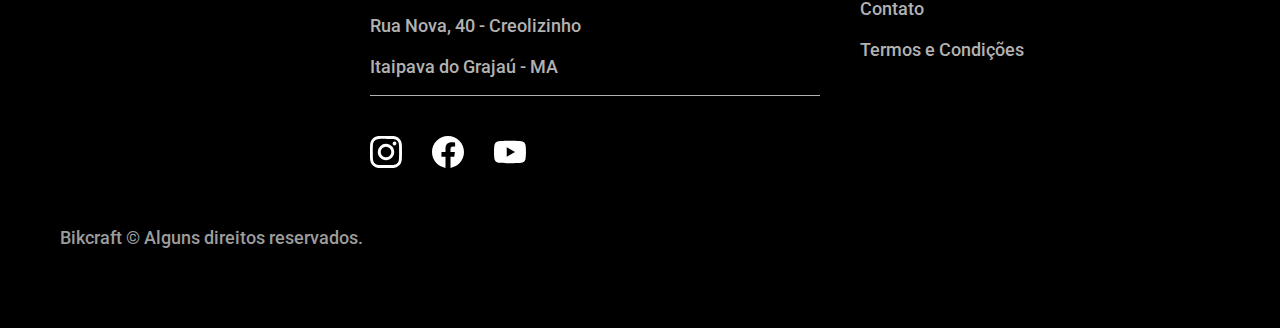
==== commit 7030da99: "Criando e estilizando a seção (footer), e também reajustando o (border-botton:) porque não estava ap" ====
--- a/index.html
+++ b/index.html
@@ -20,7 +20,6 @@
   <header class="header-bg">
     <div class="header container">
       <img src="img/bikcraft.svg" alt="Logo Bikcraft">
-
       <nav aria-label="primaria">
         <ul class="header-menu font-1-m cor-0">
           <li><a href="./bicicletas.html">Bicicletas</a></li>
@@ -38,7 +37,6 @@
         <p class="font-2-l cor-5">Bicicletas elétricas de alta precisão e qualidade, feitas sob medida para você. Explore o mundo na sua velocidade com a Bikcraft.</p>
         <a class="button" href="#">ESCOLHA A SUA</a>
       </div>
-
       <div>
         <img src="img/bicicleta/introducao.jpg" alt="Bicicleta Elétrica apresentada para à venda.">
       </div>
@@ -47,22 +45,21 @@
 
   <article class="lista-bicicletas">
     <h2 class="font-1-xxl container">escolha a sua<span class="cor-p1">.</span></h2>
-
     <ul class="bicicleta-itens">
       <li>
         <a href="bicicletas/magic.html">
           <img src="img/bicicletas/magic-home.jpg" alt="bicicleta preta">
           <h3 class="font-1-xl cor-12">Magic Migth</h3>
-          <span class="font-2-m cor-8">R$ 2999</span></a>
+          <span class="font-2-m cor-8">R$ 2999</span>
+        </a>
       </li>
-
       <li>
         <a href="bicicletas/nimbus.html">
           <img src="img/bicicletas/nimbus-home.jpg" alt="">
           <h3 class="font-1-xl cor-12">Nimbus Stark</h3>
-          <span class="font-2-m cor-8">R$ 3999</span></a>
+          <span class="font-2-m cor-8">R$ 3999</span>
+        </a>
       </li>
-
       <li>
         <a href="bicicletas/nebula.html">
           <img src="img/bicicletas/nimbus-home.jpg" alt="">
@@ -120,12 +117,12 @@
     <div class="depoimento-conteudo">
       <blockquote class="font-1-xl cor-p5">
         <p>Pedalar sempre foi a minha paixão, o que o pessoal da Bikcraft fez foi intensificar o meu amor por esta atividade. Recomendo à todos que amo.</p>
-        <span class="font-1-m-b cor-p4">Poliana Conceição</span>
+        <span class="font-1-m-b cor-p4">Poliana da Conceição</span>
       </blockquote>
     </div>
   </section>
 
-  <section class="seguros-bg">
+  <article class="seguros-bg">
     <div class="seguros container">
       <h2 class="font-1-xxl cor-0">Seguros<span class="cor-p1">.</span></h2>
       <div class="seguros-item">
@@ -139,7 +136,6 @@
         </ul>
         <a class="button secundario" href="#">increver-se</a>
       </div>
-
       <div class="seguros-item">
         <h3 class="font-1-xl cor-p1">OURO</h3>
         <span class="font-1-xl cor-0">R$ 299 <span class="font-1-xs cor-6">mensal</span></span>
@@ -154,8 +150,44 @@
         <a class="button" href="#">increver-se</a>
       </div>
     </div>
-    
-  </section>
+  </article>
+
+  <footer class="footer-bg">
+    <div class="footer container">
+      <img src="img/bikcraft.svg" alt="Bikcraft">
+      <div class="footer-contato">
+        <h3 class="font-2-l-b cor-0">Contato</h3>
+        <ul class="font-2-m cor-5">
+          <li><a href="tel:+559991463237">+55 99 9146-3237</a></li>
+          <li><a href="mailto:tharsosilva2009@gmail.com">tharsosilva2009@gmail.com</a></li>
+          <li>Rua Nova, 40 - Creolizinho</li>
+          <li>Itaipava do Grajaú - MA</li>
+        </ul>
+        <div class="footer-redes">
+          <a href="./">
+            <img src="img/redes/instagram.svg" alt="">
+          </a>
+          <a href="./">
+            <img src="img/redes/facebook.svg" alt="">
+          </a>
+          <a href="./">
+            <img src="img/redes/youtube.svg" alt="">
+          </a>
+        </div>
+      </div>  
+      <div class="footer-informacoes">
+        <h3 class="font-2-l-b cor-0">Informações</h3>
+        <nav aria-label="secundaria">
+          <ul class="font-2-m cor-5">
+            <li><a href="./bicicletas.html">Bicicletas</a></li>
+            <li><a href="./seguros.html">Seguros</a></li>
+            <li><a href="./contato.html">Contato</a></li>
+            <li><a href="./termosecondições.html">Termos e Condições</a></li>
+          </ul>
+        </nav>
+      </div>
+      <p class="copy font-2-m cor-6">Bikcraft © Alguns direitos reservados.</p>
+    </div>
+  </footer>
 </body>
-
 </html>--- a/css/style.css
+++ b/css/style.css
@@ -4,7 +4,9 @@
 @import "utilidades/cores.css";
 @import "utilidades/tipografia.css";
 
+/* Global */
 @import "global.css/header.css";
+@import "global.css/footer.css";
 
 /* home */
 @import "home/introdução.css";
@@ -14,6 +16,7 @@
 
 /* utilidades */
 @import "utilidades/componentes.css";
+
 /* bicicletas*/
 @import "bicicletas/bicicletas-lista.css";
 
